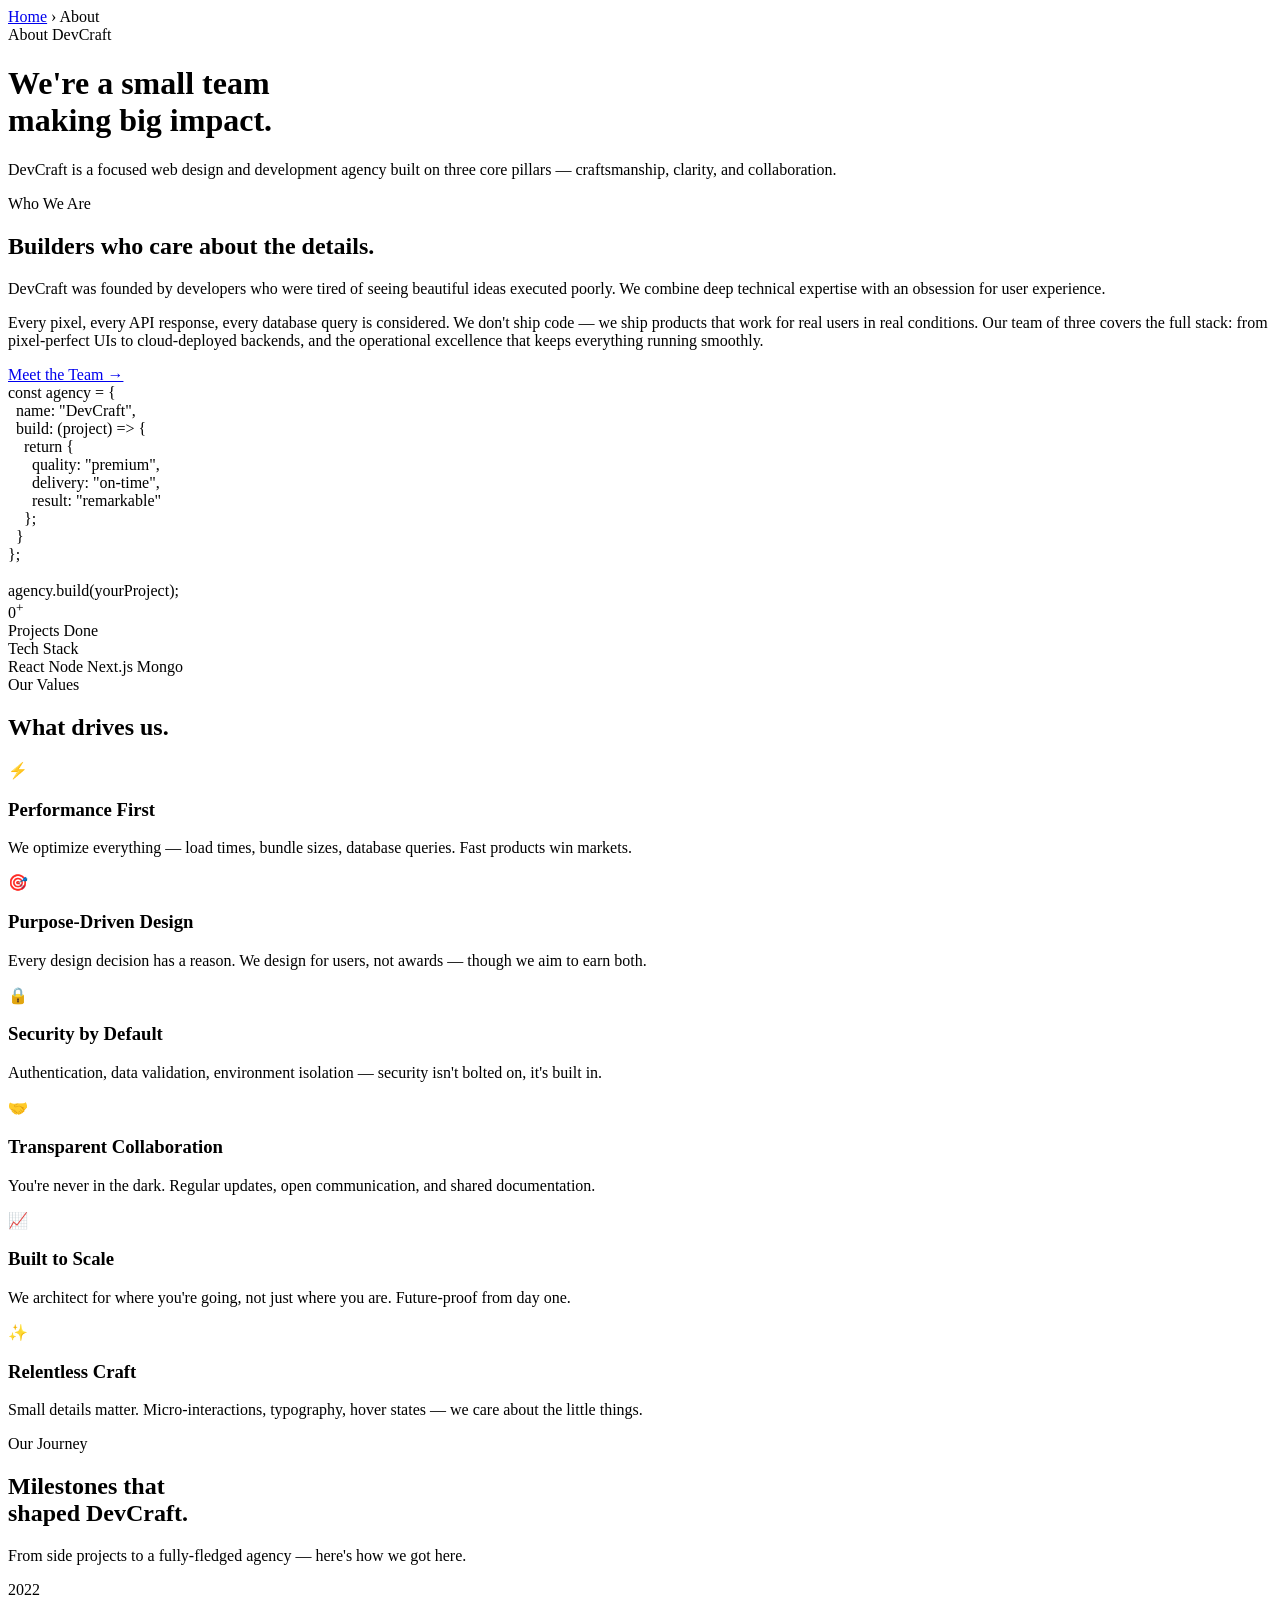
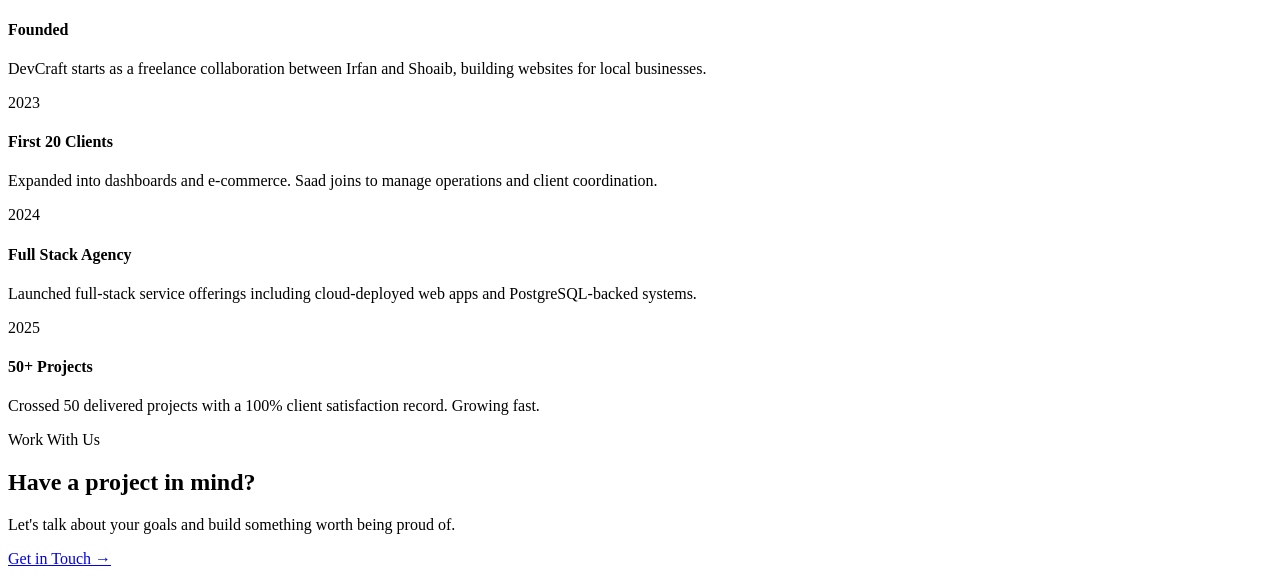
==== about.html @ 5a152247 "Add files via upload" ====
<!DOCTYPE html>
<html lang="en">

<head>
  <meta charset="UTF-8" />
  <meta name="viewport" content="width=device-width, initial-scale=1.0" />
  <title>About — DevCraft Agency</title>
  <meta name="description"
    content="Learn about DevCraft — a focused web design and development agency built on craftsmanship, clarity, and collaboration." />
  <link rel="stylesheet" href="../css/base.css" />
  <link rel="stylesheet" href="../css/animations.css" />
  <link rel="stylesheet" href="../css/components.css" />
  <link rel="stylesheet" href="../css/nav.css" />
  <link rel="stylesheet" href="../css/pages.css" />
  <link rel="stylesheet" href="../css/footer.css" />
</head>

<body>
  <div id="nav-placeholder"></div>
  <main class="page-wrap">

    <!-- Page Hero -->
    <div class="page-hero">
      <div class="container">
        <div class="breadcrumb">
          <a href="index.html">Home</a>
          <span class="breadcrumb-sep">›</span>
          About
        </div>
        <div class="mono-label">About DevCraft</div>
        <h1 class="display-2 anim-fade-up">We're a small team<br>making <span class="accent">big impact.</span></h1>
        <p class="lead lead-hero anim-fade-up delay-1">
          DevCraft is a focused web design and development agency built on three core pillars — craftsmanship, clarity,
          and collaboration.
        </p>
      </div>
    </div>

    <!-- Who We Are -->
    <section class="section">
      <div class="container">
        <div class="about-grid">
          <div class="reveal">
            <div class="mono-label">Who We Are</div>
            <h2 class="display-3">Builders who care about the details.</h2>
            <p class="lead">DevCraft was founded by developers who were tired of seeing beautiful ideas executed poorly.
              We combine deep technical expertise with an obsession for user experience.</p>
            <p class="body-text">Every pixel, every API response, every database query is considered. We don't ship code
              — we ship products that work for real users in real conditions. Our team of three covers the full stack:
              from pixel-perfect UIs to cloud-deployed backends, and the operational excellence that keeps everything
              running smoothly.</p>
            <a href="team.html" class="btn btn-outline">Meet the Team →</a>
          </div>
          <div class="about-visual reveal delay-2">
            <div class="about-card-float card-main">
              <div class="about-code">
                <span class="kw">const</span> agency = {<br>
                &nbsp;&nbsp;name: <span class="str">"DevCraft"</span>,<br>
                &nbsp;&nbsp;<span class="fn">build</span>: (project) => {<br>
                &nbsp;&nbsp;&nbsp;&nbsp;<span class="kw">return</span> {<br>
                &nbsp;&nbsp;&nbsp;&nbsp;&nbsp;&nbsp;quality: <span class="str">"premium"</span>,<br>
                &nbsp;&nbsp;&nbsp;&nbsp;&nbsp;&nbsp;delivery: <span class="str">"on-time"</span>,<br>
                &nbsp;&nbsp;&nbsp;&nbsp;&nbsp;&nbsp;result: <span class="str">"remarkable"</span><br>
                &nbsp;&nbsp;&nbsp;&nbsp;};<br>
                &nbsp;&nbsp;}<br>
                };<br><br>
                <span class="fn">agency</span>.build(yourProject);
              </div>
            </div>
            <div class="about-card-float card-stat">
              <div class="stat-number stat-number-lg"><span class="counter" data-target="50">0</span><sup
                  class="stat-sup">+</sup></div>
              <div class="stat-label">Projects Done</div>
            </div>
            <div class="about-card-float card-tech">
              <div class="mono-label">Tech Stack</div>
              <div class="tag-list">
                <span class="tag">React</span>
                <span class="tag">Node</span>
                <span class="tag">Next.js</span>
                <span class="tag">Mongo</span>
              </div>
            </div>
          </div>
        </div>
      </div>
    </section>

    <div class="divider"></div>

    <!-- Values -->
    <section class="section">
      <div class="container">
        <div class="section-header centered reveal">
          <div class="mono-label">Our Values</div>
          <h2 class="display-2">What drives us.</h2>
        </div>
        <div class="values-grid">
          <div class="value-card reveal delay-1">
            <div class="value-icon">⚡</div>
            <h3>Performance First</h3>
            <p>We optimize everything — load times, bundle sizes, database queries. Fast products win markets.</p>
          </div>
          <div class="value-card reveal delay-2">
            <div class="value-icon">🎯</div>
            <h3>Purpose-Driven Design</h3>
            <p>Every design decision has a reason. We design for users, not awards — though we aim to earn both.</p>
          </div>
          <div class="value-card reveal delay-3">
            <div class="value-icon">🔒</div>
            <h3>Security by Default</h3>
            <p>Authentication, data validation, environment isolation — security isn't bolted on, it's built in.</p>
          </div>
          <div class="value-card reveal delay-1">
            <div class="value-icon">🤝</div>
            <h3>Transparent Collaboration</h3>
            <p>You're never in the dark. Regular updates, open communication, and shared documentation.</p>
          </div>
          <div class="value-card reveal delay-2">
            <div class="value-icon">📈</div>
            <h3>Built to Scale</h3>
            <p>We architect for where you're going, not just where you are. Future-proof from day one.</p>
          </div>
          <div class="value-card reveal delay-3">
            <div class="value-icon">✨</div>
            <h3>Relentless Craft</h3>
            <p>Small details matter. Micro-interactions, typography, hover states — we care about the little things.</p>
          </div>
        </div>
      </div>
    </section>

    <div class="divider"></div>

    <!-- Timeline -->
    <section class="section">
      <div class="container">
        <div class="grid-2">
          <div class="reveal">
            <div class="mono-label">Our Journey</div>
            <h2 class="display-3">Milestones that<br>shaped DevCraft.</h2>
            <p class="lead">From side projects to a fully-fledged agency — here's how we got here.</p>
          </div>
          <div class="timeline reveal delay-2">
            <div class="timeline-item">
              <div class="timeline-year">2022</div>
              <div class="timeline-line"></div>
              <div class="timeline-content">
                <h4>Founded</h4>
                <p>DevCraft starts as a freelance collaboration between Irfan and Shoaib, building websites for local
                  businesses.</p>
              </div>
            </div>
            <div class="timeline-item">
              <div class="timeline-year">2023</div>
              <div class="timeline-line"></div>
              <div class="timeline-content">
                <h4>First 20 Clients</h4>
                <p>Expanded into dashboards and e-commerce. Saad joins to manage operations and client coordination.</p>
              </div>
            </div>
            <div class="timeline-item">
              <div class="timeline-year">2024</div>
              <div class="timeline-line"></div>
              <div class="timeline-content">
                <h4>Full Stack Agency</h4>
                <p>Launched full-stack service offerings including cloud-deployed web apps and PostgreSQL-backed
                  systems.</p>
              </div>
            </div>
            <div class="timeline-item">
              <div class="timeline-year">2025</div>
              <div class="timeline-line"></div>
              <div class="timeline-content">
                <h4>50+ Projects</h4>
                <p>Crossed 50 delivered projects with a 100% client satisfaction record. Growing fast.</p>
              </div>
            </div>
          </div>
        </div>
      </div>
    </section>

    <!-- CTA -->
    <section class="section section-no-top">
      <div class="container">
        <div class="card card-centered reveal">
          <div class="mono-label">Work With Us</div>
          <h2 class="display-3">Have a project in mind?</h2>
          <p class="lead lead-cta">Let's talk about your goals and build something worth being proud of.</p>
          <a href="contact.html" class="btn btn-primary">Get in Touch →</a>
        </div>
      </div>
    </section>

  </main>
  <div id="footer-placeholder"></div>
  <script src="../js/components.js"></script>
  <script src="../js/nav.js"></script>
</body>

</html>
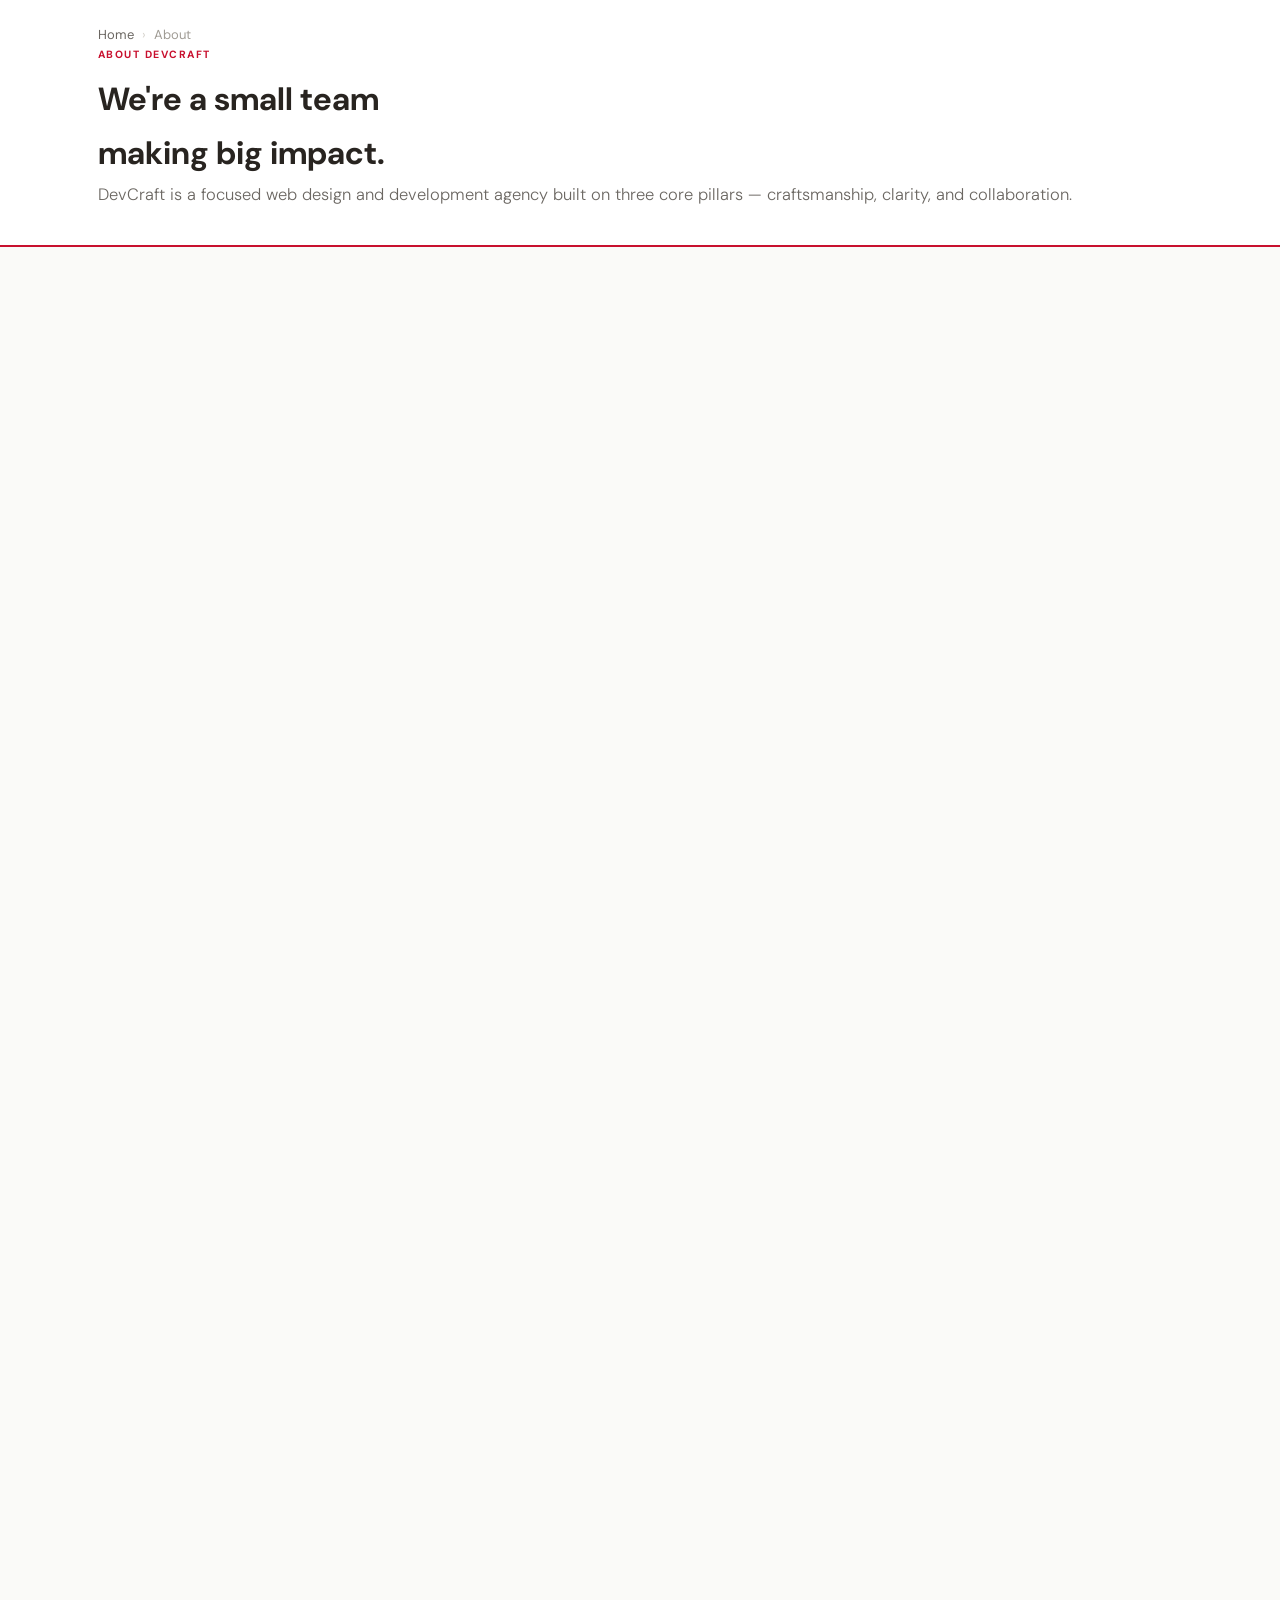
==== commit 58038e1d: "Update stylesheet links in about.html" ====
--- a/about.html
+++ b/about.html
@@ -7,12 +7,13 @@
   <title>About — DevCraft Agency</title>
   <meta name="description"
     content="Learn about DevCraft — a focused web design and development agency built on craftsmanship, clarity, and collaboration." />
-  <link rel="stylesheet" href="../css/base.css" />
-  <link rel="stylesheet" href="../css/animations.css" />
-  <link rel="stylesheet" href="../css/components.css" />
-  <link rel="stylesheet" href="../css/nav.css" />
-  <link rel="stylesheet" href="../css/pages.css" />
-  <link rel="stylesheet" href="../css/footer.css" />
+   <link rel="stylesheet" href="base.css" />
+  <link rel="stylesheet" href="animations.css" />
+  <link rel="stylesheet" href="components.css" />
+  <link rel="stylesheet" href="nav.css" />
+  <link rel="stylesheet" href="pages.css" />
+  <link rel="stylesheet" href="footer.css" />
+  <link rel="stylesheet" href="style.css"/>
 </head>
 
 <body>
@@ -199,4 +200,4 @@
   <script src="../js/nav.js"></script>
 </body>
 
-</html>+</html>
--- a/nav.css
+++ b/nav.css
@@ -0,0 +1,159 @@
+/* ============================================================
+   DEVCRAFT AGENCY — NAVIGATION
+   Top Nav · Mobile Menu · Logo · Active States
+   ============================================================ */
+
+.nav {
+  position: fixed;
+  top: 0; left: 0; right: 0;
+  z-index: 100;
+  display: flex;
+  align-items: center;
+  justify-content: space-between;
+  padding: 0 40px;
+  height: 68px;
+  background: rgba(255,255,255,0.85);
+  backdrop-filter: blur(16px);
+  -webkit-backdrop-filter: blur(16px);
+  border-bottom: 1px solid transparent;
+  transition: border-color 0.3s, background 0.3s, box-shadow 0.3s;
+}
+.nav.scrolled {
+  border-bottom-color: var(--border);
+  background: rgba(255,255,255,0.95);
+  box-shadow: 0 2px 20px rgba(0,0,0,0.06);
+}
+
+/* ── Logo ── */
+.nav-logo {
+  display: flex;
+  align-items: center;
+  gap: 10px;
+  font-family: var(--font-display);
+  font-size: 1.1rem;
+  font-weight: 800;
+  color: var(--text);
+  letter-spacing: -0.02em;
+  transition: opacity 0.2s;
+}
+.nav-logo:hover { opacity: 0.8; }
+.nav-logo span  { color: var(--red); }
+.nav-logo-dot {
+  width: 8px; height: 8px;
+  border-radius: 50%;
+  background: var(--red);
+  animation: pulseDot 2s ease-in-out infinite;
+}
+
+/* ── Desktop Links ── */
+.nav-links {
+  display: flex;
+  align-items: center;
+  gap: 4px;
+}
+.nav-link {
+  font-family: var(--font-display);
+  font-size: 0.88rem;
+  font-weight: 600;
+  color: var(--text2);
+  padding: 8px 14px;
+  border-radius: 6px;
+  transition: color 0.2s, background 0.2s;
+  position: relative;
+}
+.nav-link::after {
+  content: '';
+  position: absolute;
+  bottom: 4px; left: 14px; right: 14px;
+  height: 2px;
+  background: var(--red);
+  border-radius: 2px;
+  transform: scaleX(0);
+  transition: transform 0.25s var(--ease-out-expo);
+}
+.nav-link:hover          { color: var(--red); background: var(--red-soft); }
+.nav-link.active         { color: var(--red); }
+.nav-link.active::after  { transform: scaleX(1); }
+
+/* ── CTA Button ── */
+.nav-cta {
+  font-family: var(--font-display);
+  font-size: 0.82rem;
+  font-weight: 700;
+  color: #fff;
+  background: var(--red);
+  padding: 10px 22px;
+  border-radius: 7px;
+  transition: background 0.2s, transform 0.2s, box-shadow 0.2s;
+  box-shadow: 0 2px 10px rgba(220,38,38,0.20);
+}
+.nav-cta:hover {
+  background: #b91c1c;
+  transform: translateY(-1px);
+  box-shadow: 0 4px 18px rgba(220,38,38,0.30);
+}
+
+/* ── Hamburger ── */
+.nav-hamburger {
+  display: none;
+  flex-direction: column;
+  gap: 5px;
+  background: none;
+  border: none;
+  cursor: pointer;
+  padding: 8px;
+  border-radius: 6px;
+  transition: background 0.2s;
+}
+.nav-hamburger:hover { background: var(--bg2); }
+.nav-hamburger span {
+  display: block;
+  width: 22px; height: 2px;
+  background: var(--text);
+  border-radius: 2px;
+  transition: transform 0.3s, opacity 0.3s;
+}
+.nav-hamburger.open span:nth-child(1) { transform: translateY(7px) rotate(45deg); }
+.nav-hamburger.open span:nth-child(2) { opacity: 0; }
+.nav-hamburger.open span:nth-child(3) { transform: translateY(-7px) rotate(-45deg); }
+
+/* ── Mobile Menu ── */
+.nav-mobile {
+  position: fixed;
+  top: 68px; left: 0; right: 0;
+  z-index: 99;
+  background: rgba(255,255,255,0.97);
+  backdrop-filter: blur(16px);
+  border-bottom: 1px solid var(--border);
+  padding: 20px 24px 28px;
+  display: flex;
+  flex-direction: column;
+  gap: 4px;
+  transform: translateY(-8px);
+  opacity: 0;
+  pointer-events: none;
+  transition: opacity 0.25s, transform 0.25s;
+}
+.nav-mobile.open {
+  opacity: 1;
+  transform: translateY(0);
+  pointer-events: auto;
+}
+.nav-mobile .nav-link {
+  padding: 12px 16px;
+  border-radius: 8px;
+  font-size: 1rem;
+}
+.nav-mobile .nav-cta {
+  margin-top: 8px;
+  text-align: center;
+  padding: 14px;
+  border-radius: 8px;
+}
+
+@media (max-width: 900px) {
+  .nav-links      { display: none; }
+  .nav > .nav-cta { display: none; }
+  .nav-hamburger  { display: flex; }
+  .nav            { padding: 0 20px; }
+}
--- a/pages.css
+++ b/pages.css
@@ -0,0 +1,618 @@
+/* ============================================================
+   DEVCRAFT AGENCY — PAGES
+   About · Services · Team · Service Detail · Profile
+   ============================================================ */
+
+/* ══ ABOUT PAGE ══ */
+.about-grid {
+  display: grid;
+  grid-template-columns: 1fr 1fr;
+  gap: 80px;
+  align-items: center;
+}
+.about-visual { position: relative; height: 540px; }
+.about-card-float {
+  position: absolute;
+  background: var(--surface);
+  border: 1px solid var(--border);
+  border-radius: var(--r-lg);
+  padding: 28px;
+}
+.about-card-float.card-main  { inset: 0 60px 60px 0; background: var(--bg2); }
+.about-card-float.card-stat  { bottom: 0; left: 0; padding: 24px 28px; width: 200px; }
+.about-card-float.card-tech  { top: 20px; right: 0; padding: 20px 24px; width: 180px; }
+.about-code {
+  font-family: var(--font-mono);
+  font-size: 0.75rem;
+  color: var(--text2);
+  line-height: 1.8;
+  padding: 20px;
+}
+.about-code .kw  { color: var(--violet); }
+.about-code .str { color: var(--red); }
+.about-code .fn  { color: var(--cyan); }
+.body-text {
+  color: var(--text2);
+  line-height: 1.75;
+  margin-bottom: 32px;
+  font-size: 0.95rem;
+}
+
+.values-grid {
+  display: grid;
+  grid-template-columns: repeat(3, 1fr);
+  gap: 24px;
+}
+.value-card {
+  background: var(--surface);
+  border: 1px solid var(--border);
+  border-radius: var(--r-lg);
+  padding: 36px 28px;
+  transition: border-color 0.3s, transform 0.3s;
+}
+.value-card:hover { border-color: var(--border2); transform: translateY(-4px); }
+.value-icon  { font-size: 2rem; margin-bottom: 20px; }
+.value-card h3 {
+  font-family: var(--font-display);
+  font-weight: 700;
+  font-size: 1.05rem;
+  color: var(--text);
+  margin-bottom: 10px;
+}
+.value-card p { font-size: 0.88rem; color: var(--text2); line-height: 1.65; }
+
+.timeline { display: flex; flex-direction: column; }
+.timeline-item {
+  display: grid;
+  grid-template-columns: 80px 1px 1fr;
+  gap: 0 32px;
+  padding-bottom: 48px;
+}
+.timeline-item:last-child { padding-bottom: 0; }
+.timeline-year {
+  font-family: var(--font-mono);
+  font-size: 0.72rem;
+  letter-spacing: 0.1em;
+  color: var(--red);
+  padding-top: 4px;
+}
+.timeline-line { background: var(--border); position: relative; }
+.timeline-line::before {
+  content: '';
+  position: absolute;
+  top: 6px; left: 50%;
+  transform: translateX(-50%);
+  width: 10px; height: 10px;
+  background: var(--red);
+  border-radius: 50%;
+}
+.timeline-content h4 {
+  font-family: var(--font-display);
+  font-weight: 700;
+  font-size: 1rem;
+  color: var(--text);
+  margin-bottom: 8px;
+}
+.timeline-content p { font-size: 0.87rem; color: var(--text2); line-height: 1.65; }
+
+/* ══ SERVICES LIST PAGE ══ */
+.services-list { display: flex; flex-direction: column; gap: 2px; }
+.service-row {
+  display: grid;
+  grid-template-columns: 80px 1fr auto auto;
+  align-items: center;
+  gap: 40px;
+  padding: 36px 0;
+  border-bottom: 1px solid var(--border);
+  cursor: pointer;
+  text-decoration: none;
+  color: inherit;
+  transition: padding-left 0.3s var(--ease-out-expo);
+  position: relative;
+}
+.service-row::before {
+  content: '';
+  position: absolute;
+  left: -40px; top: 0; bottom: 0;
+  width: 3px;
+  background: var(--red);
+  transform: scaleY(0);
+  transition: transform 0.3s var(--ease-out-expo);
+}
+.service-row:hover             { padding-left: 16px; }
+.service-row:hover::before     { transform: scaleY(1); }
+.service-row:first-child       { border-top: 1px solid var(--border); }
+.service-num {
+  font-family: var(--font-mono);
+  font-size: 0.72rem;
+  letter-spacing: 0.1em;
+  color: var(--text3);
+}
+.service-info h3 {
+  font-family: var(--font-display);
+  font-weight: 700;
+  font-size: clamp(1.1rem, 2.5vw, 1.7rem);
+  color: var(--text);
+  letter-spacing: -0.02em;
+  margin-bottom: 6px;
+  transition: color 0.2s;
+}
+.service-row:hover .service-info h3 { color: var(--red); }
+.service-info p { font-size: 0.87rem; color: var(--text2); }
+.service-tags   { display: flex; gap: 8px; flex-wrap: wrap; justify-content: flex-end; }
+.service-arrow {
+  font-family: var(--font-mono);
+  font-size: 1.3rem;
+  color: var(--text3);
+  transition: color 0.3s, transform 0.3s;
+  margin-left: 12px;
+}
+.service-row:hover .service-arrow { color: var(--red); transform: translateX(8px); }
+
+.why-grid { display: grid; grid-template-columns: repeat(3, 1fr); gap: 28px; }
+.why-item {
+  padding: 32px;
+  background: var(--surface);
+  border: 1px solid var(--border);
+  border-radius: var(--r-lg);
+  transition: border-color 0.3s, transform 0.3s;
+}
+.why-item:hover { border-color: var(--border2); transform: translateY(-4px); }
+.why-item .num {
+  font-family: var(--font-display);
+  font-size: 2.8rem;
+  font-weight: 800;
+  color: var(--border);
+  line-height: 1;
+  margin-bottom: 16px;
+  letter-spacing: -0.05em;
+}
+.why-item h4 {
+  font-family: var(--font-display);
+  font-weight: 700;
+  font-size: 1rem;
+  color: var(--text);
+  margin-bottom: 10px;
+}
+.why-item p { font-size: 0.87rem; color: var(--text2); line-height: 1.65; }
+
+/* ══ TEAM PAGE ══ */
+.team-grid {
+  display: grid;
+  grid-template-columns: repeat(3, 1fr);
+  gap: 32px;
+}
+.team-full-card {
+  background: var(--surface);
+  border: 1px solid var(--border);
+  border-radius: var(--r-xl);
+  overflow: hidden;
+  transition: border-color 0.3s, transform 0.35s, box-shadow 0.3s;
+  text-decoration: none;
+  display: block;
+  color: inherit;
+}
+.team-full-card:hover {
+  border-color: rgba(220,38,38,0.25);
+  transform: translateY(-8px);
+  box-shadow: 0 16px 48px rgba(220,38,38,0.08);
+}
+.team-card-top {
+  padding: 48px 40px 36px;
+  position: relative;
+  overflow: hidden;
+}
+.team-card-top::before {
+  content: '';
+  position: absolute;
+  top: -80px; right: -80px;
+  width: 240px; height: 240px;
+  border-radius: 50%;
+  opacity: 0.07;
+}
+.team-card-top.irfan::before  { background: var(--red); }
+.team-card-top.shoaib::before { background: var(--violet); }
+.team-card-top.saad::before   { background: #E05252; }
+
+.member-avatar-lg {
+  width: 88px; height: 88px;
+  border-radius: 50%;
+  display: flex;
+  align-items: center;
+  justify-content: center;
+  font-family: var(--font-display);
+  font-size: 1.8rem;
+  font-weight: 800;
+  color: #fff;
+  margin-bottom: 24px;
+  position: relative;
+  z-index: 1;
+}
+.member-avatar-lg.irfan  { background: linear-gradient(135deg, var(--red), #f87171); }
+.member-avatar-lg.shoaib { background: linear-gradient(135deg, var(--violet), var(--cyan)); }
+.member-avatar-lg.saad   { background: linear-gradient(135deg, #E05252, #F59E0B); }
+
+.member-name {
+  font-family: var(--font-display);
+  font-weight: 800;
+  font-size: 1.35rem;
+  color: var(--text);
+  letter-spacing: -0.02em;
+  margin-bottom: 6px;
+  position: relative;
+  z-index: 1;
+}
+.member-role-pills {
+  display: flex;
+  flex-wrap: wrap;
+  gap: 6px;
+  margin-bottom: 20px;
+  position: relative;
+  z-index: 1;
+}
+.member-desc {
+  font-size: 0.88rem;
+  color: var(--text2);
+  line-height: 1.65;
+  position: relative;
+  z-index: 1;
+}
+.team-card-bottom {
+  padding: 28px 40px 36px;
+  border-top: 1px solid var(--border);
+}
+.skills-preview { display: flex; flex-wrap: wrap; gap: 8px; margin-bottom: 24px; }
+.view-profile-link {
+  display: flex;
+  align-items: center;
+  gap: 8px;
+  font-family: var(--font-mono);
+  font-size: 0.70rem;
+  letter-spacing: 0.08em;
+  text-transform: uppercase;
+  color: var(--red);
+  transition: gap 0.2s;
+}
+.team-full-card:hover .view-profile-link { gap: 14px; }
+
+.culture-grid { display: grid; grid-template-columns: repeat(2, 1fr); gap: 24px; }
+.culture-item {
+  display: flex;
+  align-items: flex-start;
+  gap: 20px;
+  padding: 28px;
+  background: var(--surface);
+  border: 1px solid var(--border);
+  border-radius: var(--r-lg);
+  transition: border-color 0.3s;
+}
+.culture-item:hover { border-color: var(--border2); }
+.culture-icon { font-size: 1.6rem; flex-shrink: 0; }
+.culture-item h4 {
+  font-family: var(--font-display);
+  font-weight: 700;
+  font-size: 0.95rem;
+  color: var(--text);
+  margin-bottom: 6px;
+}
+.culture-item p { font-size: 0.85rem; color: var(--text2); line-height: 1.6; }
+
+/* ══ SERVICE DETAIL PAGE ══ */
+.svc-hero-grid { display: grid; grid-template-columns: 1.1fr 1fr; gap: 80px; align-items: center; }
+.mt-hero { margin-top: 40px; }
+.svc-features { display: grid; grid-template-columns: repeat(2, 1fr); gap: 20px; margin-top: 32px; }
+.svc-feature {
+  display: flex;
+  align-items: flex-start;
+  gap: 14px;
+  padding: 20px;
+  background: var(--surface);
+  border: 1px solid var(--border);
+  border-radius: var(--r-md);
+  transition: border-color 0.3s;
+}
+.svc-feature:hover { border-color: var(--border2); }
+.svc-feature-icon { color: var(--red); font-size: 1.1rem; margin-top: 2px; flex-shrink: 0; }
+.svc-feature-text h5 {
+  font-family: var(--font-display);
+  font-weight: 700;
+  font-size: 0.95rem;
+  color: var(--text);
+  margin-bottom: 4px;
+}
+.svc-feature-text p { font-size: 0.82rem; color: var(--text2); line-height: 1.5; }
+
+.svc-tech-visual {
+  background: var(--surface);
+  border: 1px solid var(--border);
+  border-radius: var(--r-xl);
+  padding: 48px;
+  display: flex;
+  flex-direction: column;
+  gap: 20px;
+}
+.svc-tech-row { display: flex; flex-wrap: wrap; gap: 12px; }
+.svc-tech-divider {
+  margin-top: 20px;
+  padding-top: 20px;
+  border-top: 1px solid var(--border);
+}
+.svc-tagline {
+  font-family: var(--font-display);
+  font-weight: 700;
+  color: var(--text);
+  font-size: 1.2rem;
+  margin-top: 8px;
+  letter-spacing: -0.02em;
+}
+
+.process-grid { display: grid; grid-template-columns: repeat(2, 1fr); gap: 24px; }
+.process-item {
+  padding: 32px;
+  background: var(--surface);
+  border: 1px solid var(--border);
+  border-radius: var(--r-lg);
+  position: relative;
+  transition: border-color 0.3s, transform 0.3s;
+}
+.process-item:hover { border-color: var(--border2); transform: translateY(-3px); }
+.process-item-num {
+  font-family: var(--font-mono);
+  font-size: 0.68rem;
+  letter-spacing: 0.1em;
+  color: var(--red);
+  margin-bottom: 16px;
+}
+.process-item h4 {
+  font-family: var(--font-display);
+  font-weight: 700;
+  font-size: 1rem;
+  color: var(--text);
+  margin-bottom: 10px;
+}
+.process-item p { font-size: 0.85rem; color: var(--text2); line-height: 1.65; }
+
+.related-services { display: grid; grid-template-columns: repeat(3, 1fr); gap: 20px; }
+.related-card {
+  background: var(--surface);
+  border: 1px solid var(--border);
+  border-radius: var(--r-lg);
+  padding: 28px;
+  transition: border-color 0.3s, transform 0.3s;
+  text-decoration: none;
+  color: inherit;
+  display: block;
+}
+.related-card:hover { border-color: var(--border2); transform: translateY(-4px); }
+.related-card-icon { font-size: 1.5rem; margin-bottom: 16px; }
+.related-card h4 {
+  font-family: var(--font-display);
+  font-weight: 700;
+  font-size: 1rem;
+  color: var(--text);
+  margin-bottom: 8px;
+}
+.related-card p { font-size: 0.83rem; color: var(--text2); line-height: 1.55; }
+
+/* ══ PROFILE PAGE ══ */
+.profile-hero {
+  display: grid;
+  grid-template-columns: 1fr 1.4fr;
+  gap: 80px;
+  align-items: start;
+}
+.profile-sticky { position: sticky; top: 100px; }
+.profile-card {
+  background: var(--surface);
+  border: 1px solid var(--border);
+  border-radius: var(--r-xl);
+  overflow: hidden;
+}
+.profile-card-top {
+  background: linear-gradient(135deg, rgba(220,38,38,0.06), rgba(3,105,161,0.03));
+  padding: 48px 40px;
+  border-bottom: 1px solid var(--border);
+  text-align: center;
+}
+.profile-avatar {
+  width: 100px; height: 100px;
+  border-radius: 50%;
+  background: linear-gradient(135deg, var(--red), #f87171);
+  display: flex;
+  align-items: center;
+  justify-content: center;
+  font-family: var(--font-display);
+  font-size: 2rem;
+  font-weight: 800;
+  color: #fff;
+  margin: 0 auto 20px;
+  border: 3px solid rgba(220,38,38,0.25);
+  animation: borderPulse 3s ease-in-out infinite;
+}
+.profile-name {
+  font-family: var(--font-display);
+  font-weight: 800;
+  font-size: 1.5rem;
+  color: var(--text);
+  letter-spacing: -0.03em;
+  margin-bottom: 10px;
+}
+.profile-roles {
+  display: flex;
+  flex-wrap: wrap;
+  justify-content: center;
+  gap: 8px;
+  margin-bottom: 16px;
+}
+.profile-availability {
+  font-size: 0.80rem;
+  color: var(--text3);
+  font-family: var(--font-mono);
+  letter-spacing: 0.06em;
+}
+.profile-card-body { padding: 28px 40px 36px; }
+.profile-meta-item {
+  display: flex;
+  align-items: center;
+  gap: 12px;
+  padding: 12px 0;
+  border-bottom: 1px solid var(--border);
+  font-size: 0.87rem;
+  color: var(--text2);
+}
+.profile-meta-item:last-of-type { border-bottom: none; }
+.profile-meta-icon { font-size: 1rem; flex-shrink: 0; }
+.profile-meta-label {
+  font-family: var(--font-mono);
+  font-size: 0.62rem;
+  letter-spacing: 0.1em;
+  text-transform: uppercase;
+  color: var(--text3);
+  display: block;
+  margin-bottom: 2px;
+}
+.social-links { display: flex; gap: 12px; margin-top: 24px; }
+.social-link {
+  flex: 1;
+  display: flex;
+  align-items: center;
+  justify-content: center;
+  gap: 8px;
+  padding: 12px;
+  background: var(--bg2);
+  border: 1px solid var(--border);
+  border-radius: var(--r-sm);
+  font-family: var(--font-mono);
+  font-size: 0.68rem;
+  letter-spacing: 0.08em;
+  text-transform: uppercase;
+  color: var(--text2);
+  transition: all 0.2s;
+}
+.social-link:hover { border-color: var(--red); color: var(--red); background: var(--red-soft); }
+.profile-btn-wrap { margin-top: 20px; }
+
+.profile-section       { margin-bottom: 64px; }
+.profile-section:last-child { margin-bottom: 0; }
+.profile-section-label {
+  font-family: var(--font-mono);
+  font-size: 0.68rem;
+  letter-spacing: 0.14em;
+  text-transform: uppercase;
+  color: var(--text3);
+  margin-bottom: 24px;
+  display: flex;
+  align-items: center;
+  gap: 12px;
+}
+.profile-section-label::after {
+  content: '';
+  flex: 1;
+  height: 1px;
+  background: var(--border);
+}
+.profile-bio { color: var(--text2); line-height: 1.75; font-size: 0.93rem; }
+
+.projects-grid { display: grid; grid-template-columns: 1fr 1fr; gap: 16px; }
+.project-card {
+  background: var(--bg2);
+  border: 1px solid var(--border);
+  border-radius: var(--r-md);
+  padding: 24px;
+  transition: border-color 0.2s, transform 0.2s;
+}
+.project-card:hover { border-color: var(--border2); transform: translateY(-2px); }
+.project-card-header {
+  display: flex;
+  align-items: flex-start;
+  justify-content: space-between;
+  margin-bottom: 10px;
+}
+.project-name {
+  font-family: var(--font-display);
+  font-weight: 700;
+  font-size: 0.95rem;
+  color: var(--text);
+}
+.project-type {
+  font-family: var(--font-mono);
+  font-size: 0.60rem;
+  letter-spacing: 0.08em;
+  text-transform: uppercase;
+  color: var(--red);
+  background: var(--red-soft);
+  border: 1px solid rgba(220,38,38,0.18);
+  padding: 3px 8px;
+  border-radius: 4px;
+}
+.project-desc { font-size: 0.83rem; color: var(--text2); line-height: 1.6; margin-bottom: 14px; }
+.project-tech { display: flex; flex-wrap: wrap; gap: 6px; }
+
+.exp-list { display: flex; flex-direction: column; gap: 24px; }
+.exp-item {
+  display: grid;
+  grid-template-columns: 120px 1fr;
+  gap: 24px;
+  padding: 24px;
+  background: var(--bg2);
+  border: 1px solid var(--border);
+  border-radius: var(--r-md);
+}
+.exp-period {
+  font-family: var(--font-mono);
+  font-size: 0.68rem;
+  letter-spacing: 0.08em;
+  color: var(--text3);
+  line-height: 1.5;
+  padding-top: 3px;
+}
+.exp-content h4 {
+  font-family: var(--font-display);
+  font-weight: 700;
+  font-size: 0.95rem;
+  color: var(--text);
+  margin-bottom: 4px;
+}
+.exp-content .company { font-size: 0.82rem; color: var(--red); margin-bottom: 8px; }
+.exp-content p  { font-size: 0.83rem; color: var(--text2); line-height: 1.6; }
+
+.tech-row { display: flex; flex-wrap: wrap; gap: 12px; }
+.tech-badge {
+  display: flex;
+  align-items: center;
+  gap: 8px;
+  font-family: var(--font-mono);
+  font-size: 0.72rem;
+  color: var(--text2);
+  background: var(--bg2);
+  border: 1px solid var(--border);
+  padding: 10px 16px;
+  border-radius: var(--r-sm);
+  transition: all 0.2s;
+}
+.tech-badge:hover { border-color: var(--red); color: var(--red); background: var(--red-soft); }
+
+.section-pt-reduced { padding-top: 40px; }
+
+/* Responsive */
+@media (max-width: 1024px) {
+  .svc-hero-grid   { grid-template-columns: 1fr; gap: 48px; }
+  .team-grid       { grid-template-columns: 1fr; max-width: 560px; margin: 0 auto; }
+  .profile-hero    { grid-template-columns: 1fr; gap: 48px; }
+  .profile-sticky  { position: static; }
+  .related-services { grid-template-columns: 1fr 1fr; }
+}
+@media (max-width: 768px) {
+  .about-grid      { grid-template-columns: 1fr; }
+  .about-visual    { height: 320px; }
+  .values-grid     { grid-template-columns: 1fr; }
+  .service-row     { grid-template-columns: 40px 1fr; gap: 20px; }
+  .service-tags, .service-arrow { display: none; }
+  .why-grid        { grid-template-columns: 1fr; }
+  .culture-grid    { grid-template-columns: 1fr; }
+  .svc-features    { grid-template-columns: 1fr; }
+  .process-grid    { grid-template-columns: 1fr; }
+  .related-services { grid-template-columns: 1fr; }
+  .projects-grid   { grid-template-columns: 1fr; }
+  .exp-item        { grid-template-columns: 1fr; gap: 8px; }
+}
--- a/footer.css
+++ b/footer.css
@@ -0,0 +1,60 @@
+/* ============================================================
+   DEVCRAFT AGENCY — FOOTER
+   ============================================================ */
+
+.footer {
+  background: var(--bg2);
+  border-top: 1px solid var(--border);
+  padding: 80px 0 0;
+}
+.footer-grid {
+  display: grid;
+  grid-template-columns: 2fr 1fr 1fr 1fr;
+  gap: 60px;
+  margin-bottom: 60px;
+}
+.footer-brand-logo { margin-bottom: 16px; }
+.footer-brand p {
+  font-size: 0.88rem;
+  color: var(--text2);
+  line-height: 1.7;
+  max-width: 280px;
+  margin-top: 12px;
+}
+.footer-col h4 {
+  font-family: var(--font-display);
+  font-weight: 700;
+  font-size: 0.88rem;
+  color: var(--text);
+  margin-bottom: 18px;
+  letter-spacing: -0.01em;
+}
+.footer-col ul { display: flex; flex-direction: column; gap: 10px; }
+.footer-col ul li a {
+  font-size: 0.86rem;
+  color: var(--text2);
+  transition: color 0.2s;
+}
+.footer-col ul li a:hover { color: var(--red); }
+
+.footer-bottom {
+  border-top: 1px solid var(--border);
+  padding: 24px 0;
+  display: flex;
+  align-items: center;
+  justify-content: space-between;
+  font-family: var(--font-mono);
+  font-size: 0.70rem;
+  letter-spacing: 0.06em;
+  color: var(--text3);
+}
+.footer-bottom span { color: var(--red); }
+
+@media (max-width: 1024px) {
+  .footer-grid { grid-template-columns: 1fr 1fr; gap: 40px; }
+}
+@media (max-width: 768px) {
+  .footer-grid { grid-template-columns: 1fr; gap: 32px; }
+  .footer-bottom { flex-direction: column; gap: 8px; text-align: center; }
+  .footer { padding: 48px 0 0; }
+}
--- a/style.css
+++ b/style.css
@@ -0,0 +1,631 @@
+/* ============================================================
+   irfan-style.css  |  White & Red Theme + Animations
+   Place this file in the same folder as ifran.html
+   ============================================================ */
+
+@import url('https://fonts.googleapis.com/css2?family=Cormorant+Garamond:wght@600;700&family=DM+Sans:wght@300;400;500;600&display=swap');
+
+/* ─── VARIABLES ─────────────────────────────────────────────── */
+:root {
+  --red:         #C8102E;
+  --red-dark:    #9A0B22;
+  --red-pale:    #FDF0F2;
+  --red-light:   #F5C6CE;
+  --white:       #FFFFFF;
+  --off-white:   #FAFAF8;
+  --gray-50:     #F6F5F3;
+  --gray-100:    #ECEAE6;
+  --gray-200:    #D5D2CC;
+  --gray-400:    #A09C95;
+  --gray-600:    #6B6762;
+  --gray-800:    #282420;
+  --font-display:'Cormorant Garamond', Georgia, serif;
+  --font-body:   'DM Sans', sans-serif;
+  --ease-out:    cubic-bezier(0.16, 1, 0.3, 1);
+  --ease-spring: cubic-bezier(0.34, 1.56, 0.64, 1);
+  --shadow-sm:   0 2px 8px rgba(0,0,0,0.06);
+  --shadow-md:   0 6px 24px rgba(0,0,0,0.09);
+  --shadow-red:  0 8px 32px rgba(200,16,46,0.18);
+  --r-sm:        6px;
+  --r-md:        12px;
+  --r-lg:        20px;
+}
+
+/* ─── RESET ─────────────────────────────────────────────────── */
+*, *::before, *::after { box-sizing: border-box; margin: 0; padding: 0; }
+html  { scroll-behavior: smooth; }
+body  {
+  font-family: var(--font-body);
+  background: var(--off-white);
+  color: var(--gray-800);
+  line-height: 1.7;
+  overflow-x: hidden;
+}
+a { color: inherit; text-decoration: none; }
+
+/* ─── KEYFRAMES ─────────────────────────────────────────────── */
+@keyframes fadeIn {
+  from { opacity: 0; }
+  to   { opacity: 1; }
+}
+@keyframes fadeUp {
+  from { opacity: 0; transform: translateY(32px); }
+  to   { opacity: 1; transform: translateY(0); }
+}
+@keyframes slideLeft {
+  from { opacity: 0; transform: translateX(-22px); }
+  to   { opacity: 1; transform: translateX(0); }
+}
+@keyframes scaleIn {
+  from { opacity: 0; transform: scale(0.93); }
+  to   { opacity: 1; transform: scale(1); }
+}
+@keyframes fillBar {
+  from { width: 0 !important; }
+}
+@keyframes tagPop {
+  from { opacity: 0; transform: scale(0.78) translateY(8px); }
+  to   { opacity: 1; transform: scale(1) translateY(0); }
+}
+@keyframes float {
+  0%, 100% { transform: translateY(0); }
+  50%       { transform: translateY(-8px); }
+}
+@keyframes pulseDot {
+  0%, 100% { opacity: 1;   transform: scale(1); }
+  50%       { opacity: 0.5; transform: scale(0.65); }
+}
+@keyframes rotateSlow {
+  from { transform: translate(-50%, 0) rotate(0deg); }
+  to   { transform: translate(-50%, 0) rotate(360deg); }
+}
+@keyframes shimmer {
+  0%   { background-position: -600px 0; }
+  100% { background-position:  600px 0; }
+}
+
+/* ─── LAYOUT ─────────────────────────────────────────────────── */
+.container {
+  max-width: 1180px;
+  margin: 0 auto;
+  padding: 0 48px;
+}
+.section             { padding: 72px 0; }
+.section-pt-reduced  { padding-top: 56px; }
+.section-no-top      { padding-top: 0; }
+
+/* ─── PAGE HERO (breadcrumb bar) ─────────────────────────────── */
+.page-hero {
+  background: var(--white);
+  border-bottom: 2px solid var(--red);
+  padding: 24px 0;
+  animation: fadeIn 0.5s ease both;
+  position: relative;
+  overflow: hidden;
+}
+.page-hero-short { padding: 20px 0; }
+/* animated red shimmer on bottom border */
+.page-hero::after {
+  content: '';
+  position: absolute;
+  left: 0; bottom: -2px; right: 0;
+  height: 2px;
+  background: linear-gradient(90deg, transparent, var(--white), transparent);
+  background-size: 600px 100%;
+  animation: shimmer 2.5s linear infinite;
+}
+
+.breadcrumb {
+  display: flex;
+  align-items: center;
+  gap: 8px;
+  font-size: 13px;
+  color: var(--gray-400);
+}
+.breadcrumb a             { color: var(--gray-600); transition: color 0.2s; }
+.breadcrumb a:hover       { color: var(--red); }
+.breadcrumb-sep           { color: var(--gray-200); }
+
+/* ─── PROFILE HERO GRID ──────────────────────────────────────── */
+.profile-hero {
+  display: grid;
+  grid-template-columns: 300px 1fr;
+  gap: 52px;
+  align-items: start;
+}
+
+/* ─── STICKY SIDEBAR ─────────────────────────────────────────── */
+.profile-sticky { position: sticky; top: 24px; }
+.anim-fade-up   { animation: scaleIn 0.65s 0.1s var(--ease-out) both; }
+
+/* ─── PROFILE CARD ───────────────────────────────────────────── */
+.profile-card {
+  background: var(--white);
+  border: 1px solid var(--gray-100);
+  border-radius: var(--r-lg);
+  overflow: hidden;
+  box-shadow: var(--shadow-md);
+  transition: box-shadow 0.3s;
+}
+.profile-card:hover { box-shadow: var(--shadow-red); }
+
+/* card top — red block */
+.profile-card-top {
+  background: var(--red);
+  padding: 36px 24px 28px;
+  text-align: center;
+  position: relative;
+  overflow: hidden;
+}
+/* decorative rotating rings */
+.profile-card-top::before,
+.profile-card-top::after {
+  content: '';
+  position: absolute;
+  border-radius: 50%;
+  left: 50%;
+  pointer-events: none;
+}
+.profile-card-top::before {
+  width: 200px; height: 200px;
+  border: 1px solid rgba(255,255,255,0.1);
+  top: -55px;
+  animation: rotateSlow 20s linear infinite;
+}
+.profile-card-top::after {
+  width: 140px; height: 140px;
+  border: 1px solid rgba(255,255,255,0.07);
+  top: -25px;
+  animation: rotateSlow 14s linear infinite reverse;
+}
+
+.profile-avatar {
+  width: 76px; height: 76px;
+  border-radius: 50%;
+  background: var(--white);
+  color: var(--red);
+  font-family: var(--font-display);
+  font-size: 26px;
+  font-weight: 700;
+  display: flex;
+  align-items: center;
+  justify-content: center;
+  margin: 0 auto 14px;
+  position: relative; z-index: 1;
+  box-shadow: 0 4px 18px rgba(0,0,0,0.2);
+  animation: float 4s ease-in-out infinite;
+}
+
+.profile-name {
+  font-family: var(--font-display);
+  font-size: 22px;
+  font-weight: 700;
+  color: var(--white);
+  margin-bottom: 12px;
+  position: relative; z-index: 1;
+}
+
+.profile-roles {
+  display: flex;
+  flex-wrap: wrap;
+  gap: 6px;
+  justify-content: center;
+  margin-bottom: 12px;
+  position: relative; z-index: 1;
+}
+.role-pill {
+  font-size: 10.5px;
+  font-weight: 600;
+  letter-spacing: 0.06em;
+  text-transform: uppercase;
+  color: var(--white);
+  background: rgba(255,255,255,0.18);
+  border: 1px solid rgba(255,255,255,0.28);
+  padding: 4px 11px;
+  border-radius: 999px;
+}
+.role-pill.secondary { background: rgba(0,0,0,0.18); }
+
+.profile-availability {
+  font-size: 12px;
+  color: rgba(255,255,255,0.75);
+  position: relative; z-index: 1;
+  display: flex;
+  align-items: center;
+  justify-content: center;
+  gap: 6px;
+}
+.profile-availability::before {
+  content: '';
+  width: 7px; height: 7px;
+  border-radius: 50%;
+  background: #6EFFC4;
+  display: inline-block;
+  animation: pulseDot 2s ease-in-out infinite;
+}
+
+/* card body */
+.profile-card-body {
+  padding: 22px 24px 26px;
+  display: flex;
+  flex-direction: column;
+  gap: 15px;
+}
+.profile-meta-item {
+  display: flex;
+  align-items: flex-start;
+  gap: 11px;
+  font-size: 13.5px;
+  color: var(--gray-600);
+}
+.profile-meta-icon { font-size: 15px; margin-top: 2px; flex-shrink: 0; }
+.profile-meta-label {
+  display: block;
+  font-size: 10px;
+  font-weight: 700;
+  letter-spacing: 0.1em;
+  text-transform: uppercase;
+  color: var(--gray-400);
+  margin-bottom: 1px;
+}
+
+.social-links { display: flex; gap: 8px; }
+.social-link {
+  flex: 1;
+  text-align: center;
+  padding: 8px;
+  border-radius: var(--r-sm);
+  border: 1px solid var(--gray-100);
+  font-size: 13px;
+  font-weight: 500;
+  color: var(--gray-600);
+  transition: all 0.2s;
+}
+.social-link:hover {
+  background: var(--red-pale);
+  border-color: var(--red-light);
+  color: var(--red);
+}
+
+.profile-btn-wrap { margin-top: 2px; }
+
+/* ─── BUTTONS ────────────────────────────────────────────────── */
+.btn {
+  display: inline-flex;
+  align-items: center;
+  justify-content: center;
+  padding: 13px 22px;
+  border-radius: var(--r-sm);
+  font-family: var(--font-body);
+  font-size: 14px;
+  font-weight: 600;
+  cursor: pointer;
+  border: none;
+  transition: all 0.22s var(--ease-out);
+}
+.btn-primary {
+  background: var(--red);
+  color: var(--white);
+  box-shadow: 0 4px 16px rgba(200,16,46,0.28);
+}
+.btn-primary:hover {
+  background: var(--red-dark);
+  transform: translateY(-2px);
+  box-shadow: 0 8px 24px rgba(200,16,46,0.36);
+}
+.btn-primary:active { transform: translateY(0); }
+.btn-full      { width: 100%; }
+.btn-no-shrink { flex-shrink: 0; }
+
+/* ─── PROFILE SECTIONS ───────────────────────────────────────── */
+.profile-section { margin-bottom: 52px; }
+
+.profile-section-label {
+  font-size: 10.5px;
+  font-weight: 700;
+  letter-spacing: 0.14em;
+  text-transform: uppercase;
+  color: var(--red);
+  margin-bottom: 12px;
+  display: flex;
+  align-items: center;
+  gap: 8px;
+}
+.profile-section-label::after {
+  content: '';
+  flex: 1;
+  max-width: 80px;
+  height: 1px;
+  background: var(--gray-100);
+}
+
+/* ─── TYPOGRAPHY ─────────────────────────────────────────────── */
+.display-3 {
+  font-family: var(--font-display);
+  font-size: clamp(28px, 3.5vw, 42px);
+  font-weight: 700;
+  line-height: 1.18;
+  color: var(--gray-800);
+  letter-spacing: -0.4px;
+  margin-bottom: 14px;
+}
+.lead {
+  font-size: 16.5px;
+  color: var(--gray-600);
+  font-weight: 300;
+  margin-bottom: 12px;
+}
+.profile-bio {
+  font-size: 14.5px;
+  color: var(--gray-400);
+  line-height: 1.8;
+}
+
+/* ─── SKILL BARS ─────────────────────────────────────────────── */
+.skills-section { display: flex; flex-direction: column; gap: 18px; }
+.skill-bar-header {
+  display: flex;
+  justify-content: space-between;
+  margin-bottom: 7px;
+}
+.skill-bar-label { font-size: 13px; font-weight: 500; color: var(--gray-800); }
+.skill-bar-pct   { font-size: 12px; font-weight: 600; color: var(--red); }
+
+.skill-bar-track {
+  height: 6px;
+  background: var(--gray-100);
+  border-radius: 999px;
+  overflow: hidden;
+}
+.skill-bar-fill {
+  height: 100%;
+  border-radius: 999px;
+  background: linear-gradient(90deg, var(--red-dark), var(--red));
+  animation: fillBar 1.1s 0.4s var(--ease-out) both;
+  position: relative;
+  overflow: hidden;
+}
+/* widths from data-pct */
+.skill-bar-fill[data-pct="95"] { width: 95%; }
+.skill-bar-fill[data-pct="90"] { width: 90%; }
+.skill-bar-fill[data-pct="88"] { width: 88%; }
+.skill-bar-fill[data-pct="85"] { width: 85%; }
+.skill-bar-fill[data-pct="82"] { width: 82%; }
+.skill-bar-fill[data-pct="78"] { width: 78%; }
+.skill-bar-fill[data-pct="75"] { width: 75%; }
+/* shimmer overlay */
+.skill-bar-fill::after {
+  content: '';
+  position: absolute;
+  inset: 0;
+  background: linear-gradient(90deg, transparent, rgba(255,255,255,0.35), transparent);
+  background-size: 300px 100%;
+  animation: shimmer 2s linear infinite;
+}
+
+/* ─── TECH BADGES ────────────────────────────────────────────── */
+.tech-row { display: flex; flex-wrap: wrap; gap: 10px; }
+.tech-badge {
+  background: var(--white);
+  border: 1px solid var(--gray-100);
+  color: var(--gray-600);
+  font-size: 13px;
+  font-weight: 500;
+  padding: 7px 14px;
+  border-radius: var(--r-sm);
+  cursor: default;
+  transition: all 0.22s var(--ease-spring);
+  animation: tagPop 0.4s var(--ease-spring) both;
+}
+.tech-badge:nth-child(1)  { animation-delay: 0.50s; }
+.tech-badge:nth-child(2)  { animation-delay: 0.55s; }
+.tech-badge:nth-child(3)  { animation-delay: 0.60s; }
+.tech-badge:nth-child(4)  { animation-delay: 0.65s; }
+.tech-badge:nth-child(5)  { animation-delay: 0.70s; }
+.tech-badge:nth-child(6)  { animation-delay: 0.75s; }
+.tech-badge:nth-child(7)  { animation-delay: 0.80s; }
+.tech-badge:nth-child(8)  { animation-delay: 0.85s; }
+.tech-badge:nth-child(9)  { animation-delay: 0.90s; }
+.tech-badge:nth-child(10) { animation-delay: 0.95s; }
+.tech-badge:nth-child(11) { animation-delay: 1.00s; }
+.tech-badge:nth-child(12) { animation-delay: 1.05s; }
+.tech-badge:hover {
+  background: var(--red-pale);
+  border-color: var(--red-light);
+  color: var(--red);
+  transform: translateY(-3px);
+  box-shadow: 0 4px 12px rgba(200,16,46,0.12);
+}
+
+/* ─── PROJECT CARDS ──────────────────────────────────────────── */
+.projects-grid {
+  display: grid;
+  grid-template-columns: 1fr 1fr;
+  gap: 18px;
+}
+.project-card {
+  background: var(--white);
+  border: 1px solid var(--gray-100);
+  border-radius: var(--r-md);
+  padding: 22px;
+  position: relative;
+  overflow: hidden;
+  transition: all 0.25s var(--ease-out);
+}
+.project-card::before {
+  content: '';
+  position: absolute;
+  left: 0; top: 0; bottom: 0;
+  width: 3px;
+  background: var(--red);
+  transform: scaleY(0);
+  transform-origin: bottom;
+  transition: transform 0.28s var(--ease-out);
+}
+.project-card:hover {
+  transform: translateY(-4px);
+  box-shadow: var(--shadow-md);
+  border-color: var(--red-light);
+}
+.project-card:hover::before { transform: scaleY(1); }
+
+.project-card-header {
+  display: flex;
+  align-items: center;
+  justify-content: space-between;
+  margin-bottom: 10px;
+}
+.project-name {
+  font-family: var(--font-display);
+  font-size: 18px;
+  font-weight: 700;
+  color: var(--gray-800);
+}
+.project-type {
+  font-size: 10px;
+  font-weight: 700;
+  letter-spacing: 0.07em;
+  text-transform: uppercase;
+  color: var(--red);
+  background: var(--red-pale);
+  padding: 3px 9px;
+  border-radius: 999px;
+}
+.project-desc {
+  font-size: 13.5px;
+  color: var(--gray-400);
+  line-height: 1.65;
+  margin-bottom: 14px;
+}
+.project-tech { display: flex; flex-wrap: wrap; gap: 6px; }
+.tag {
+  font-size: 11px;
+  font-weight: 600;
+  color: var(--gray-600);
+  background: var(--gray-50);
+  border: 1px solid var(--gray-100);
+  padding: 3px 9px;
+  border-radius: var(--r-sm);
+}
+
+/* ─── EXPERIENCE ─────────────────────────────────────────────── */
+.exp-list { display: flex; flex-direction: column; gap: 0; }
+.exp-item {
+  display: grid;
+  grid-template-columns: 110px 1fr;
+  gap: 20px;
+  padding: 20px 0;
+  border-bottom: 1px solid var(--gray-100);
+  animation: slideLeft 0.6s var(--ease-out) both;
+}
+.exp-item:nth-child(1) { animation-delay: 0.55s; }
+.exp-item:nth-child(2) { animation-delay: 0.68s; }
+.exp-item:last-child   { border-bottom: none; }
+
+.exp-period {
+  font-size: 11.5px;
+  font-weight: 600;
+  color: var(--red);
+  letter-spacing: 0.03em;
+  padding-top: 3px;
+}
+.exp-content h4 {
+  font-size: 15.5px;
+  font-weight: 600;
+  color: var(--gray-800);
+  margin-bottom: 3px;
+}
+.company {
+  font-size: 13px;
+  color: var(--red);
+  font-weight: 500;
+  margin-bottom: 8px;
+  display: flex;
+  align-items: center;
+  gap: 6px;
+}
+.company::before {
+  content: '';
+  width: 14px; height: 2px;
+  background: var(--red);
+  border-radius: 999px;
+  flex-shrink: 0;
+}
+.exp-content p {
+  font-size: 14px;
+  color: var(--gray-400);
+  line-height: 1.72;
+}
+
+/* ─── CTA CARD ───────────────────────────────────────────────── */
+.card {
+  background: var(--white);
+  border: 1px solid var(--gray-100);
+  border-radius: var(--r-lg);
+}
+.card-cta-row {
+  padding: 48px 56px;
+  display: flex;
+  align-items: center;
+  justify-content: space-between;
+  gap: 32px;
+  position: relative;
+  overflow: hidden;
+  animation: fadeUp 0.65s 0.2s var(--ease-out) both;
+}
+.card-cta-row::before {
+  content: '';
+  position: absolute;
+  right: -80px; top: -80px;
+  width: 260px; height: 260px;
+  border-radius: 50%;
+  background: var(--red-pale);
+  animation: float 7s ease-in-out infinite;
+  pointer-events: none;
+}
+.card-cta-row::after {
+  content: '';
+  position: absolute;
+  right: 60px; bottom: -60px;
+  width: 160px; height: 160px;
+  border-radius: 50%;
+  background: var(--red-light);
+  opacity: 0.3;
+  animation: float 5s 1s ease-in-out infinite;
+  pointer-events: none;
+}
+.card-cta-row > * { position: relative; z-index: 1; }
+.card-cta-row .display-3 { font-size: clamp(22px, 2.5vw, 30px); margin-bottom: 0; }
+
+.mono-label {
+  font-size: 10.5px;
+  font-weight: 700;
+  letter-spacing: 0.14em;
+  text-transform: uppercase;
+  color: var(--red);
+  margin-bottom: 8px;
+}
+
+/* ─── SCROLL REVEAL ──────────────────────────────────────────── */
+.reveal {
+  opacity: 0;
+  transform: translateY(24px);
+  transition: opacity 0.65s var(--ease-out), transform 0.65s var(--ease-out);
+}
+.reveal.visible {
+  opacity: 1;
+  transform: translateY(0);
+}
+
+/* ─── RESPONSIVE ─────────────────────────────────────────────── */
+@media (max-width: 960px) {
+  .profile-hero     { grid-template-columns: 1fr; }
+  .profile-sticky   { position: static; }
+  .projects-grid    { grid-template-columns: 1fr; }
+  .card-cta-row     { flex-direction: column; align-items: flex-start; padding: 36px 28px; }
+  .container        { padding: 0 24px; }
+}
+@media (max-width: 480px) {
+  .exp-item         { grid-template-columns: 1fr; gap: 4px; }
+  .exp-period       { padding-top: 0; }
+}
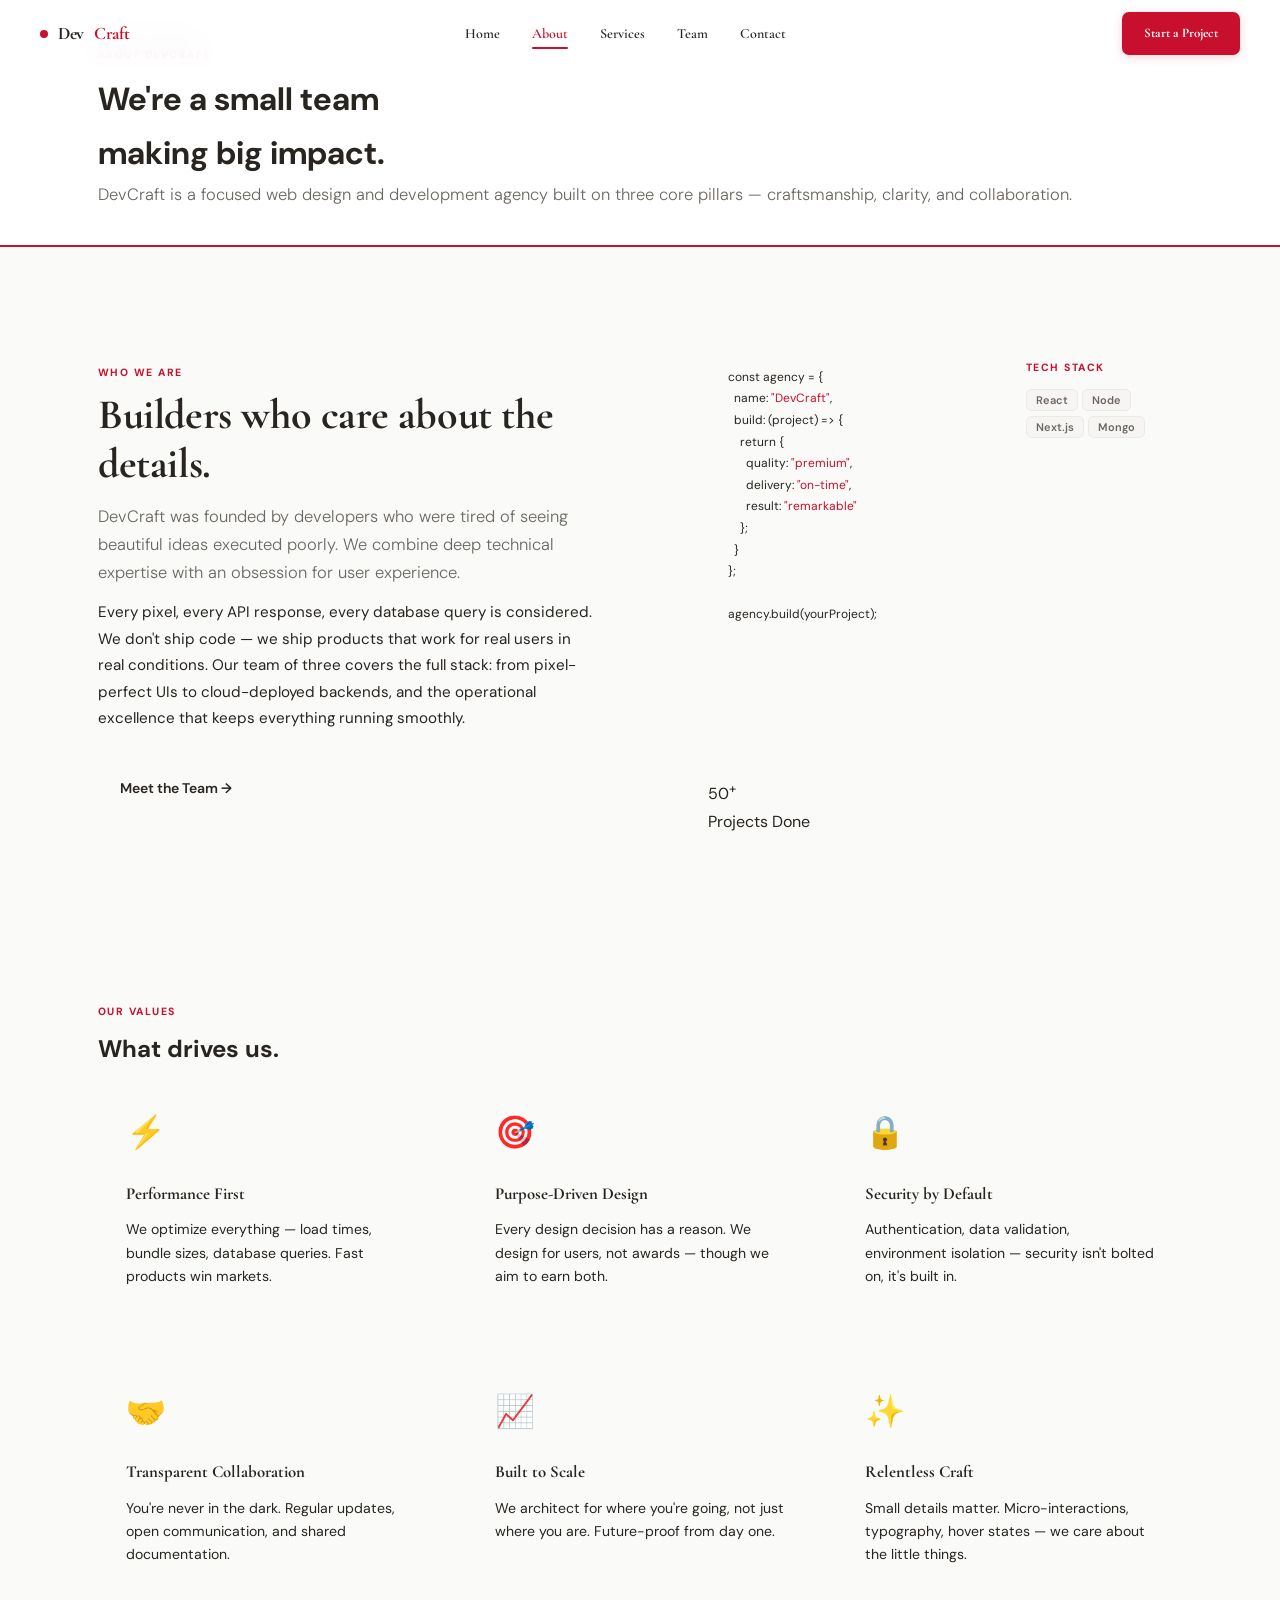
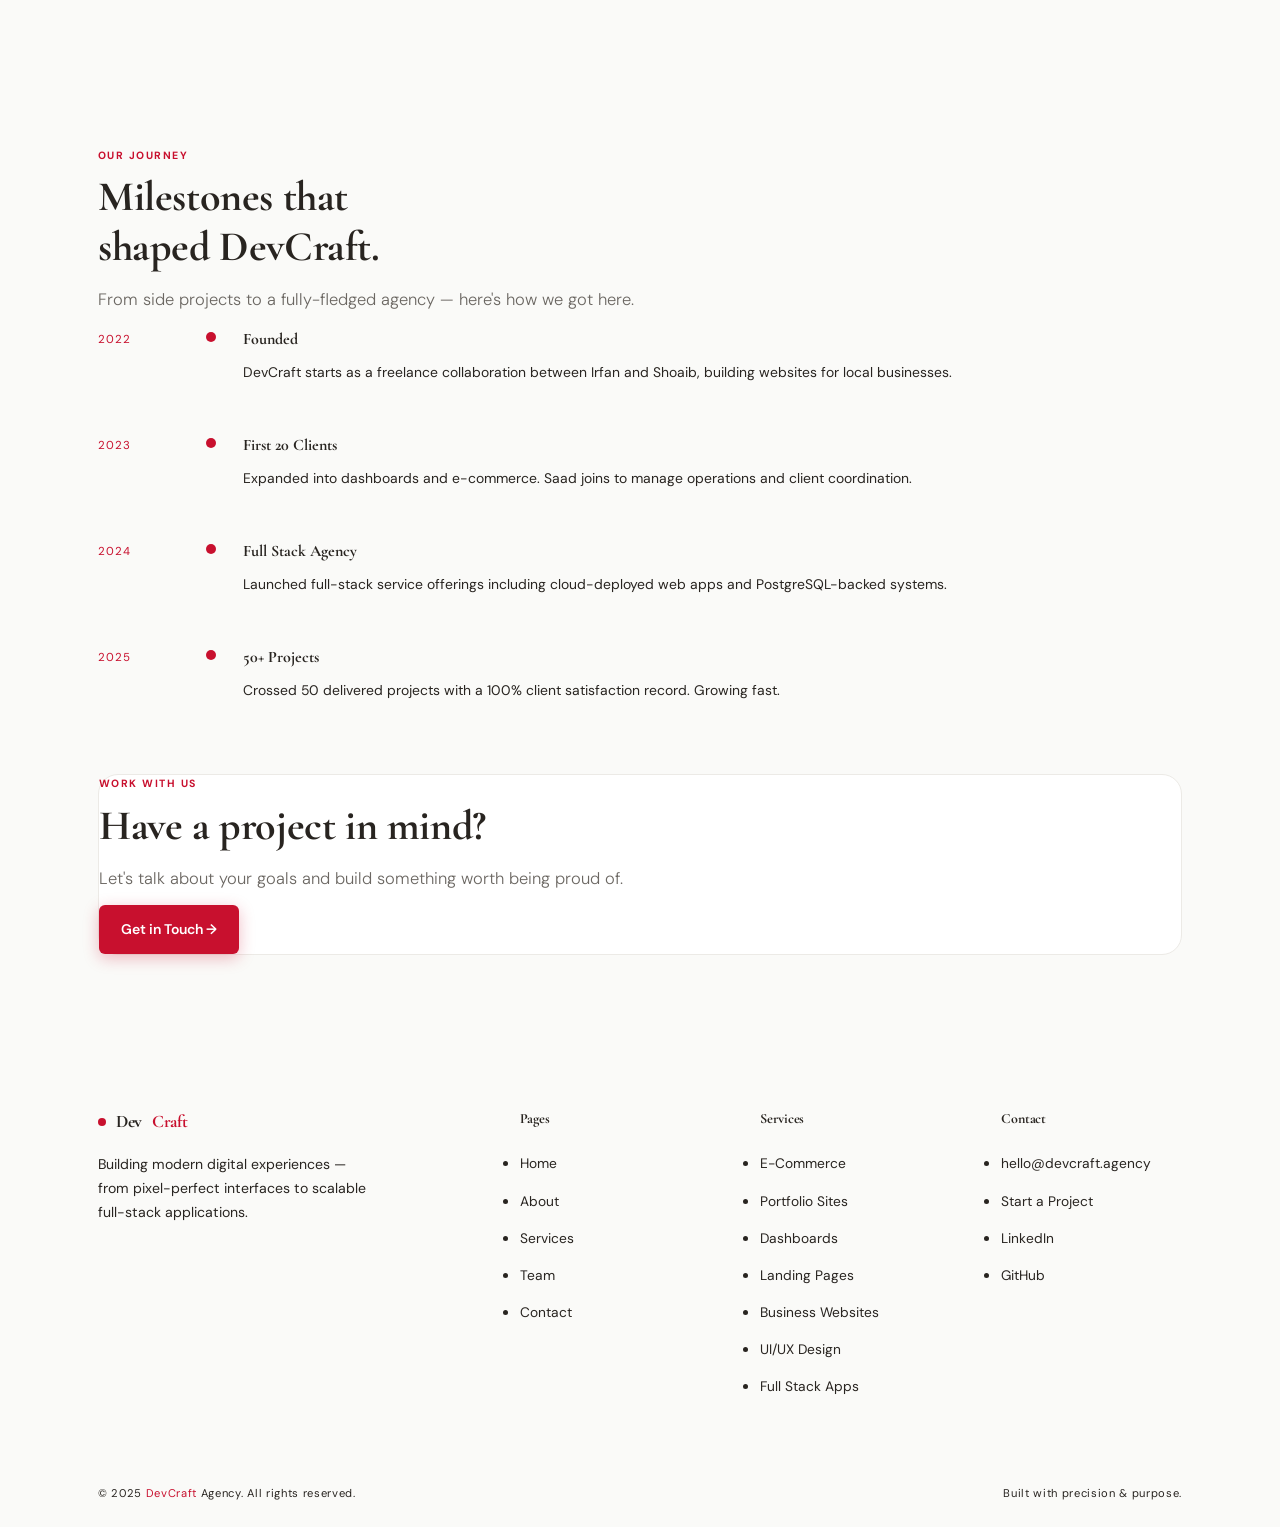
==== commit 42520a81: "Update about.html" ====
--- a/about.html
+++ b/about.html
@@ -7,13 +7,12 @@
   <title>About — DevCraft Agency</title>
   <meta name="description"
     content="Learn about DevCraft — a focused web design and development agency built on craftsmanship, clarity, and collaboration." />
-   <link rel="stylesheet" href="base.css" />
-  <link rel="stylesheet" href="animations.css" />
-  <link rel="stylesheet" href="components.css" />
+  <link rel="stylesheet" href="style.css" />
   <link rel="stylesheet" href="nav.css" />
   <link rel="stylesheet" href="pages.css" />
   <link rel="stylesheet" href="footer.css" />
-  <link rel="stylesheet" href="style.css"/>
+  <link rel="stylesheet" href="hero.css" />
+  <link rel="stylesheet" href="sections.css" />
 </head>
 
 <body>
@@ -196,8 +195,8 @@
 
   </main>
   <div id="footer-placeholder"></div>
-  <script src="../js/components.js"></script>
-  <script src="../js/nav.js"></script>
+    <script src="components.js"></script>
+    <script src="nav.js"></script>
 </body>
 
 </html>
--- a/hero.css
+++ b/hero.css
@@ -0,0 +1,172 @@
+/* ============================================================
+   DEVCRAFT AGENCY — HERO (index page)
+   Hero · Orbs · Grid BG · Marquee · Eyebrow · Scroll
+   ============================================================ */
+
+/* ── Hero ── */
+.hero {
+  min-height: 100vh;
+  display: flex;
+  align-items: center;
+  position: relative;
+  overflow: hidden;
+  padding: 120px 0 80px;
+  background: var(--bg);
+}
+
+/* ── Background ── */
+.hero-bg {
+  position: absolute;
+  inset: 0;
+  pointer-events: none;
+}
+.hero-grid-bg {
+  position: absolute;
+  inset: 0;
+  background-image:
+    linear-gradient(var(--border) 1px, transparent 1px),
+    linear-gradient(90deg, var(--border) 1px, transparent 1px);
+  background-size: 56px 56px;
+  opacity: 0.55;
+  mask-image: radial-gradient(ellipse 80% 80% at 50% 0%, black 20%, transparent 100%);
+}
+.hero-orb {
+  position: absolute;
+  border-radius: 50%;
+  filter: blur(100px);
+}
+.hero-orb-1 {
+  width: 560px; height: 560px;
+  top: -160px; right: -80px;
+  background: radial-gradient(circle, rgba(220,38,38,0.10), transparent 70%);
+  animation: orbFloat 8s ease-in-out infinite;
+}
+.hero-orb-2 {
+  width: 360px; height: 360px;
+  bottom: -80px; left: 8%;
+  background: radial-gradient(circle, rgba(220,38,38,0.05), transparent 70%);
+  animation: orbFloat 11s ease-in-out infinite reverse;
+}
+
+/* ── Content ── */
+.hero-content {
+  position: relative;
+  z-index: 1;
+  max-width: 820px;
+}
+
+/* ── Eyebrow ── */
+.hero-eyebrow {
+  display: inline-flex;
+  align-items: center;
+  gap: 10px;
+  font-family: var(--font-mono);
+  font-size: 0.70rem;
+  letter-spacing: 0.14em;
+  text-transform: uppercase;
+  color: var(--text3);
+  background: var(--bg2);
+  border: 1px solid var(--border);
+  padding: 8px 18px;
+  border-radius: 100px;
+  margin-bottom: 36px;
+}
+.hero-eyebrow-dot {
+  width: 6px; height: 6px;
+  background: var(--red);
+  border-radius: 50%;
+  animation: pulseDot 1.6s ease-in-out infinite;
+}
+
+/* ── Heading ── */
+.hero h1         { margin-bottom: 28px; }
+.hero h1 em {
+  font-style: normal;
+  color: var(--red);
+  position: relative;
+}
+.hero h1 em::after {
+  content: '';
+  position: absolute;
+  bottom: 2px; left: 0; right: 0;
+  height: 3px;
+  background: linear-gradient(90deg, var(--red), transparent);
+  border-radius: 2px;
+  opacity: 0.4;
+}
+
+/* ── Description & Actions ── */
+.hero-desc    { margin-bottom: 48px; max-width: 520px; }
+.hero-actions { display: flex; align-items: center; gap: 20px; flex-wrap: wrap; }
+
+/* ── Scroll indicator ── */
+.hero-scroll {
+  position: absolute;
+  bottom: 40px; left: 50%;
+  transform: translateX(-50%);
+  display: flex;
+  flex-direction: column;
+  align-items: center;
+  gap: 8px;
+  font-family: var(--font-mono);
+  font-size: 0.62rem;
+  letter-spacing: 0.14em;
+  text-transform: uppercase;
+  color: var(--text3);
+  z-index: 1;
+}
+.hero-scroll-line {
+  width: 1px; height: 40px;
+  background: linear-gradient(to bottom, var(--red), transparent);
+  animation: scrollLine 2.2s ease-in-out infinite;
+}
+
+/* ── Marquee ── */
+.marquee-section {
+  padding: 26px 0;
+  border-top: 1px solid var(--border);
+  border-bottom: 1px solid var(--border);
+  overflow: hidden;
+  background: var(--bg2);
+}
+.marquee-track {
+  display: flex;
+  gap: 60px;
+  width: max-content;
+  animation: marquee 30s linear infinite;
+}
+.marquee-item {
+  font-family: var(--font-mono);
+  font-size: 0.73rem;
+  letter-spacing: 0.10em;
+  text-transform: uppercase;
+  color: var(--text3);
+  white-space: nowrap;
+  display: flex;
+  align-items: center;
+  gap: 60px;
+  transition: color 0.2s;
+}
+.marquee-item:hover { color: var(--red); }
+.marquee-item::after {
+  content: '◆';
+  color: var(--red);
+  font-size: 0.45rem;
+}
+
+@media (max-width: 768px) {
+  .hero { padding: 80px 0 40px; }
+  .hero-content { max-width: 100%; padding: 0 18px; }
+  .hero h1 { font-size: 2rem; line-height: 1.05; }
+  .hero-desc { margin-bottom: 20px; }
+  .hero-actions { flex-direction: column; align-items: stretch; gap:12px; }
+  .hero-actions .btn { width: 100%; }
+  .marquee-section { padding: 18px 0; }
+  .services-grid { gap: 16px; }
+  .team-cards { gap: 16px; }
+}
+@media (max-width: 1024px) {
+  .hero { padding: 100px 0 60px; }
+  .hero-orb-1 { width: 420px; height: 420px; top: -120px; right: -40px; }
+  .hero-orb-2 { width: 260px; height: 260px; bottom: -80px; left: 6%; }
+}
--- a/sections.css
+++ b/sections.css
@@ -0,0 +1,233 @@
+/* ============================================================
+   DEVCRAFT AGENCY — SECTIONS (index page)
+   Services Grid · Stats · Process · Team Preview
+   ============================================================ */
+
+/* ══ SERVICES GRID ══ */
+.services-grid {
+  display: grid;
+  grid-template-columns: repeat(3, 1fr);
+  gap: 20px;
+}
+.service-card {
+  background: var(--surface);
+  border: 1px solid var(--border);
+  border-radius: var(--r-lg);
+  padding: 36px 30px;
+  position: relative;
+  overflow: hidden;
+  transition: border-color 0.3s, transform 0.3s, box-shadow 0.3s;
+  cursor: pointer;
+  text-decoration: none;
+  display: block;
+  color: inherit;
+}
+.service-card::before {
+  content: '';
+  position: absolute;
+  inset: 0;
+  background: linear-gradient(135deg, rgba(220,38,38,0.04), transparent);
+  opacity: 0;
+  transition: opacity 0.3s;
+}
+.service-card:hover {
+  border-color: rgba(220,38,38,0.30);
+  transform: translateY(-6px);
+  box-shadow: 0 12px 36px rgba(220,38,38,0.08);
+}
+.service-card:hover::before { opacity: 1; }
+.service-card-num {
+  position: absolute;
+  top: 24px; right: 24px;
+  font-family: var(--font-mono);
+  font-size: 0.63rem;
+  color: var(--text3);
+  letter-spacing: 0.08em;
+}
+.service-card-icon {
+  width: 48px; height: 48px;
+  border-radius: var(--r-sm);
+  background: var(--bg2);
+  border: 1px solid var(--border);
+  display: flex;
+  align-items: center;
+  justify-content: center;
+  font-size: 1.3rem;
+  margin-bottom: 22px;
+  transition: background 0.3s, border-color 0.3s;
+}
+.service-card:hover .service-card-icon {
+  background: var(--red-soft);
+  border-color: rgba(220,38,38,0.25);
+}
+.service-card h3 {
+  font-family: var(--font-display);
+  font-weight: 700;
+  font-size: 1.08rem;
+  color: var(--text);
+  margin-bottom: 10px;
+  letter-spacing: -0.01em;
+}
+.service-card p {
+  font-size: 0.87rem;
+  color: var(--text2);
+  line-height: 1.65;
+  margin-bottom: 22px;
+}
+.service-card-link {
+  font-family: var(--font-mono);
+  font-size: 0.68rem;
+  letter-spacing: 0.08em;
+  text-transform: uppercase;
+  color: var(--red);
+  display: flex;
+  align-items: center;
+  gap: 8px;
+  transition: gap 0.2s;
+}
+.service-card:hover .service-card-link { gap: 14px; }
+.service-card-full { grid-column: span 3; }
+
+/* ══ STATS ══ */
+.stats-section {
+  background: var(--bg2);
+  border-top: 1px solid var(--border);
+  border-bottom: 1px solid var(--border);
+  padding: 80px 0;
+}
+.stats-grid {
+  display: grid;
+  grid-template-columns: repeat(4, 1fr);
+  gap: 1px;
+  background: var(--border);
+}
+.stat-item {
+  background: var(--bg2);
+  padding: 40px 36px;
+  display: flex;
+  flex-direction: column;
+  gap: 8px;
+  transition: background 0.2s;
+}
+.stat-item:hover { background: var(--red-soft); }
+
+/* ══ PROCESS ══ */
+.process-steps {
+  display: grid;
+  grid-template-columns: repeat(4, 1fr);
+  gap: 0;
+  position: relative;
+}
+.process-steps::before {
+  content: '';
+  position: absolute;
+  top: 27px; left: 10%;
+  width: 80%;
+  height: 1px;
+  background: linear-gradient(90deg, transparent, var(--border), var(--border), transparent);
+}
+.process-step { padding: 0 20px; }
+.process-step-num {
+  width: 56px; height: 56px;
+  border-radius: 50%;
+  background: var(--bg);
+  border: 2px solid var(--border);
+  display: flex;
+  align-items: center;
+  justify-content: center;
+  font-family: var(--font-mono);
+  font-size: 0.78rem;
+  font-weight: 600;
+  color: var(--red);
+  margin-bottom: 24px;
+  position: relative;
+  z-index: 1;
+  transition: border-color 0.3s, background 0.3s, box-shadow 0.3s;
+}
+.process-step:hover .process-step-num {
+  border-color: var(--red);
+  background: var(--red-soft);
+  box-shadow: 0 0 0 6px rgba(220,38,38,0.08);
+}
+.process-step h4 {
+  font-family: var(--font-display);
+  font-weight: 700;
+  font-size: 0.98rem;
+  color: var(--text);
+  margin-bottom: 10px;
+}
+.process-step p { font-size: 0.84rem; color: var(--text2); line-height: 1.6; }
+
+/* ══ TEAM PREVIEW ══ */
+.team-cards { display: grid; grid-template-columns: repeat(3, 1fr); gap: 24px; }
+.team-card {
+  background: var(--surface);
+  border: 1px solid var(--border);
+  border-radius: var(--r-lg);
+  overflow: hidden;
+  transition: border-color 0.3s, transform 0.3s, box-shadow 0.3s;
+  text-decoration: none;
+  color: inherit;
+  display: block;
+}
+.team-card:hover {
+  border-color: var(--border2);
+  transform: translateY(-4px);
+  box-shadow: 0 10px 32px rgba(220,38,38,0.07);
+}
+.team-card-header {
+  padding: 32px 28px 24px;
+  border-bottom: 1px solid var(--border);
+  display: flex;
+  align-items: center;
+  gap: 18px;
+}
+.team-avatar {
+  width: 56px; height: 56px;
+  border-radius: 50%;
+  background: linear-gradient(135deg, var(--red), #f87171);
+  display: flex;
+  align-items: center;
+  justify-content: center;
+  font-family: var(--font-display);
+  font-size: 1.2rem;
+  font-weight: 800;
+  color: #fff;
+  flex-shrink: 0;
+}
+.team-avatar-shoaib { background: linear-gradient(135deg, var(--violet), var(--cyan)); }
+.team-avatar-saad   { background: linear-gradient(135deg, #E05252, #F59E0B); }
+.team-card-name {
+  font-family: var(--font-display);
+  font-weight: 700;
+  font-size: 1rem;
+  color: var(--text);
+  margin-bottom: 4px;
+}
+.team-card-role {
+  font-family: var(--font-mono);
+  font-size: 0.65rem;
+  letter-spacing: 0.08em;
+  text-transform: uppercase;
+  color: var(--red);
+}
+.team-card-body   { padding: 20px 28px; }
+.team-card-body p { font-size: 0.86rem; color: var(--text2); line-height: 1.65; margin-bottom: 18px; }
+.team-card-skills { display: flex; flex-wrap: wrap; gap: 6px; }
+
+/* Responsive */
+@media (max-width: 1024px) {
+  .services-grid { grid-template-columns: repeat(2, 1fr); }
+  .stats-grid    { grid-template-columns: repeat(2, 1fr); }
+  .process-steps { grid-template-columns: repeat(2, 1fr); gap: 40px; }
+  .process-steps::before { display: none; }
+  .team-cards    { grid-template-columns: repeat(2, 1fr); }
+}
+@media (max-width: 768px) {
+  .services-grid   { grid-template-columns: 1fr; }
+  .service-card-full { grid-column: span 1; }
+  .team-cards      { grid-template-columns: 1fr; }
+  .process-steps   { grid-template-columns: 1fr; }
+  .stats-section   { padding: 48px 0; }
+  .stat-item       { padding: 28px 24px; }
+}
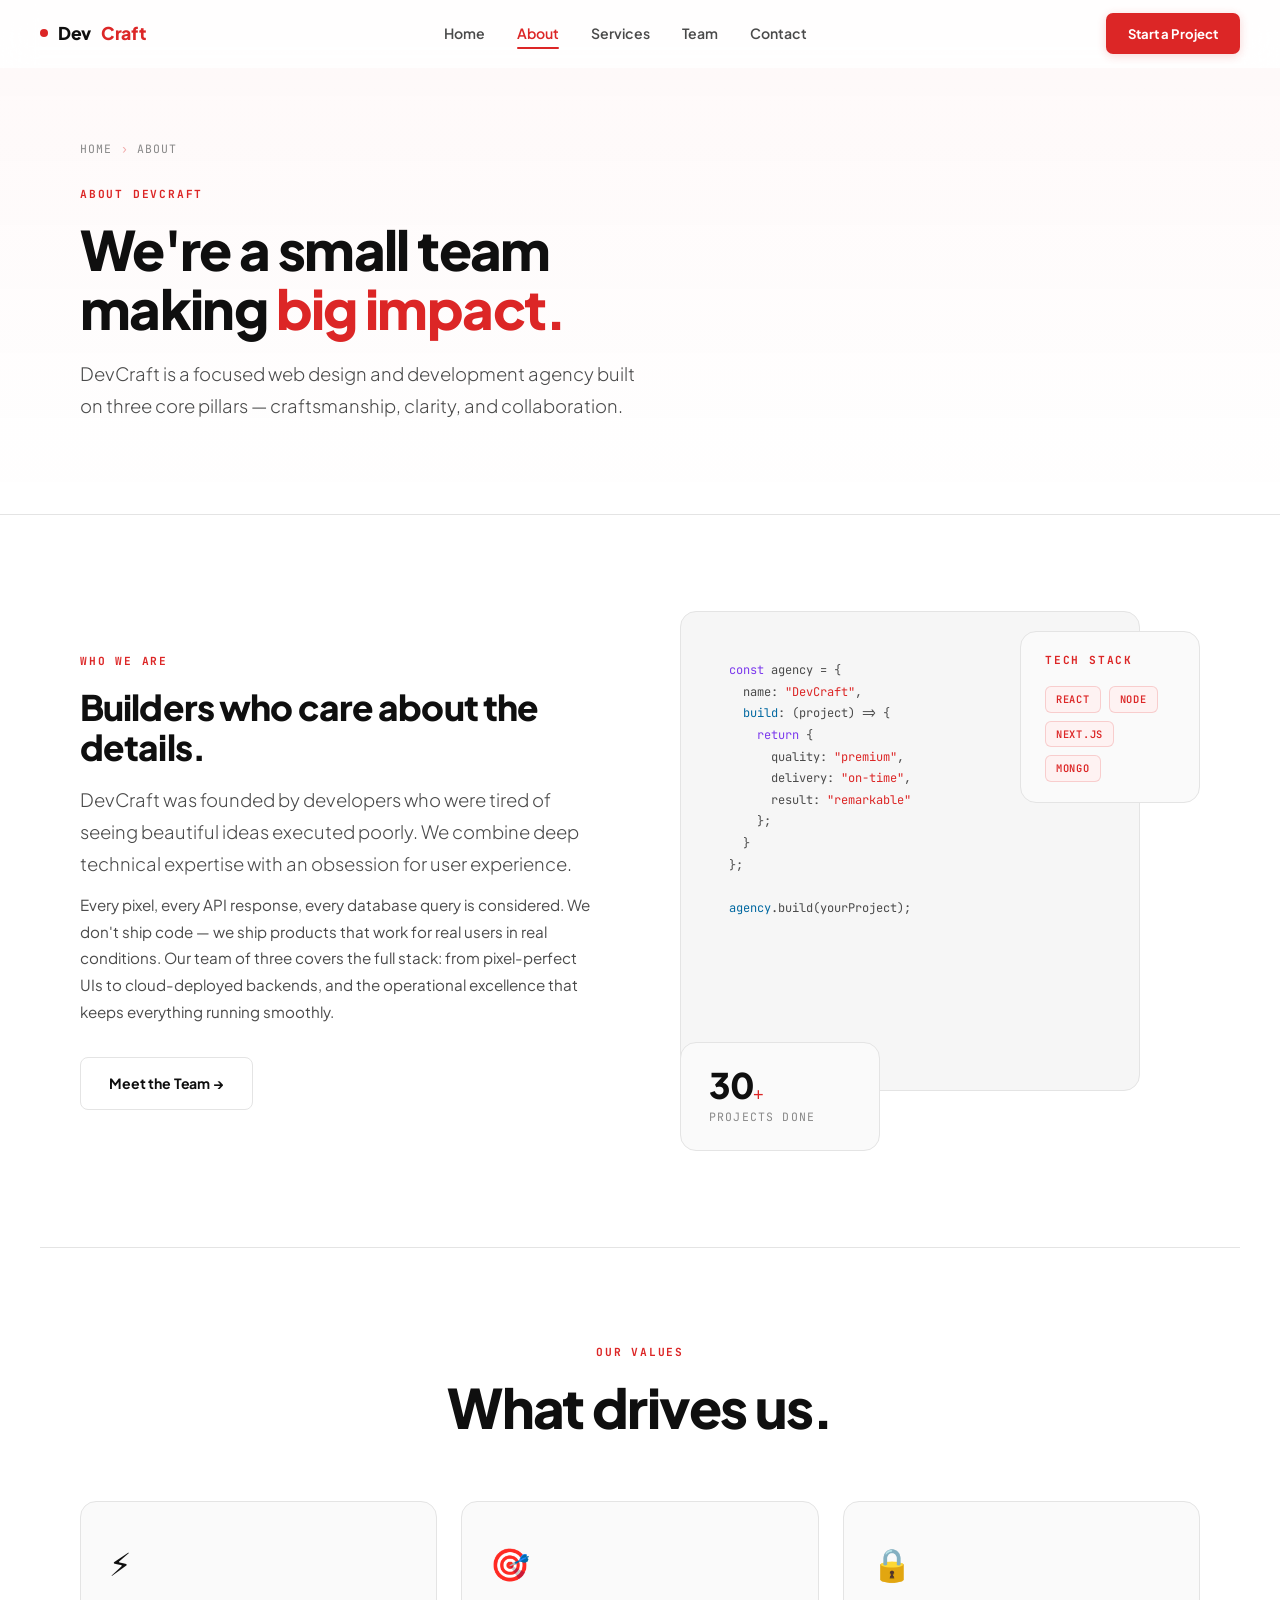
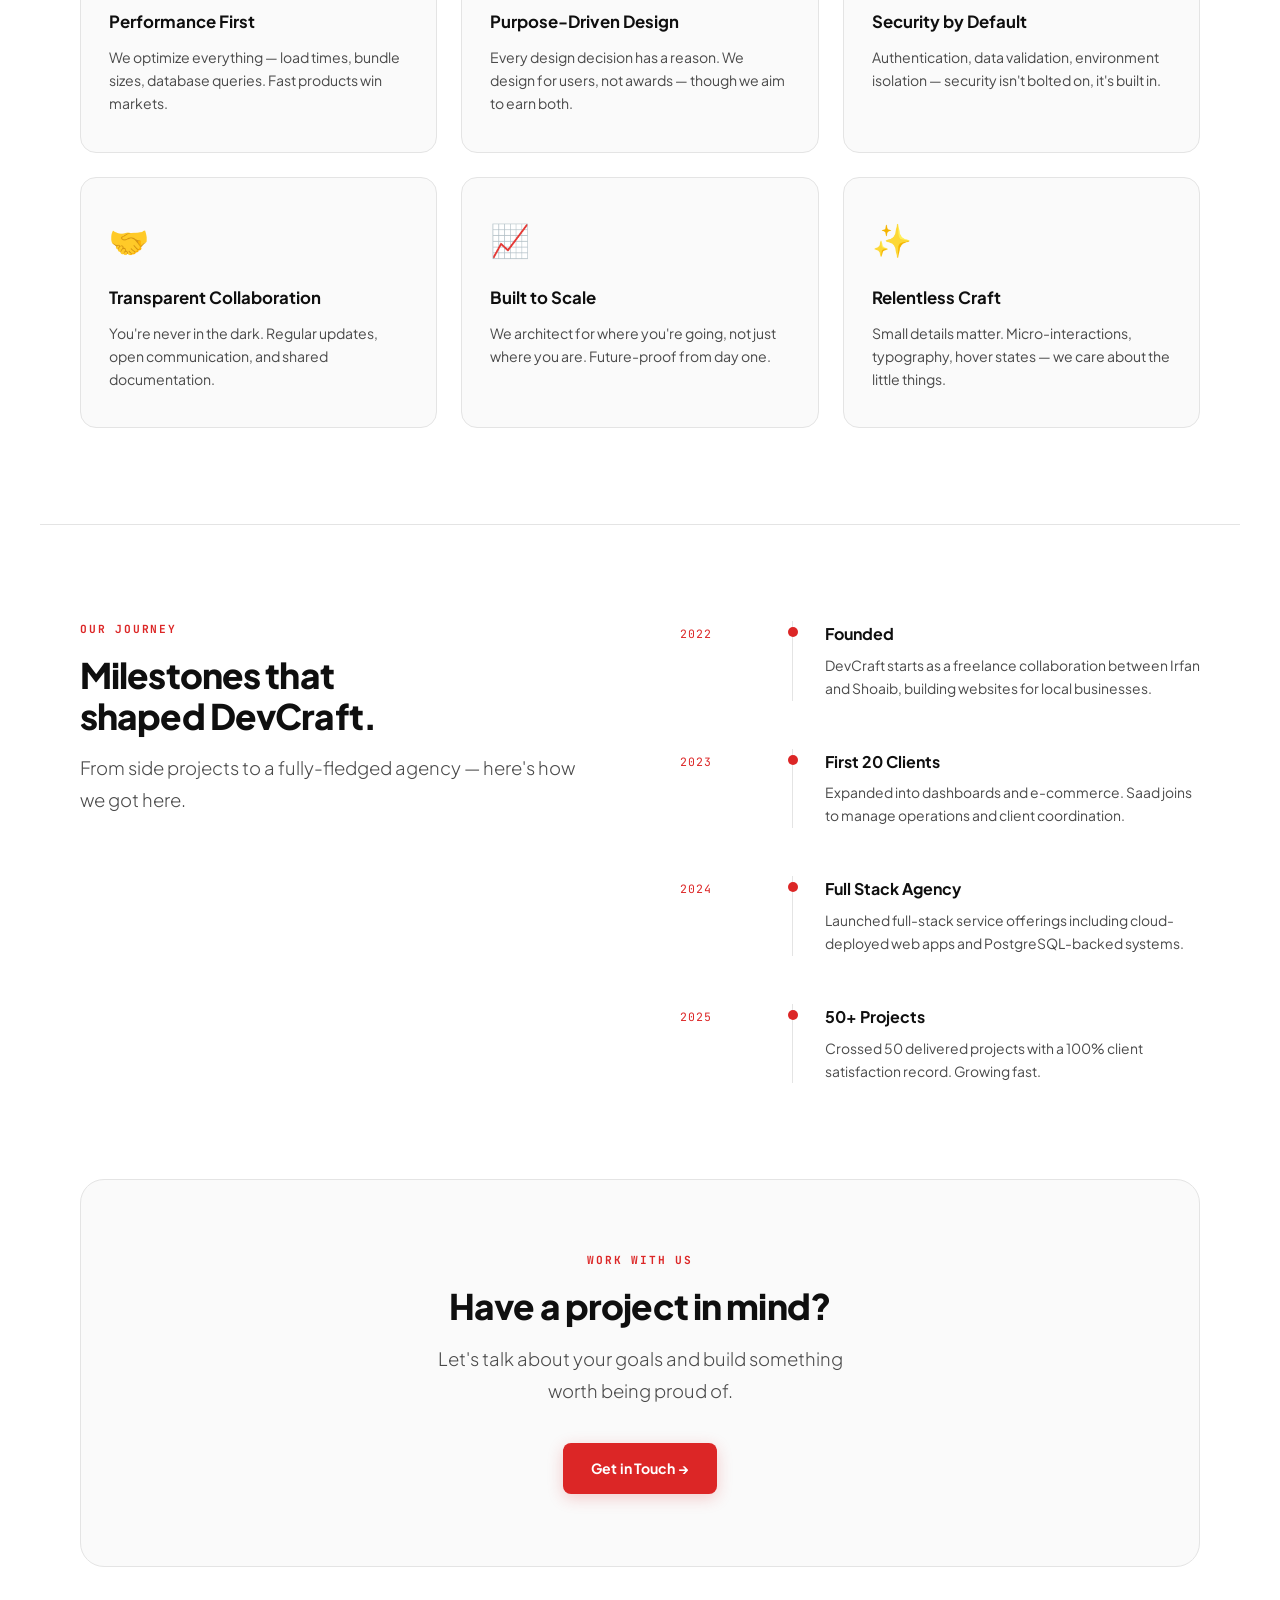
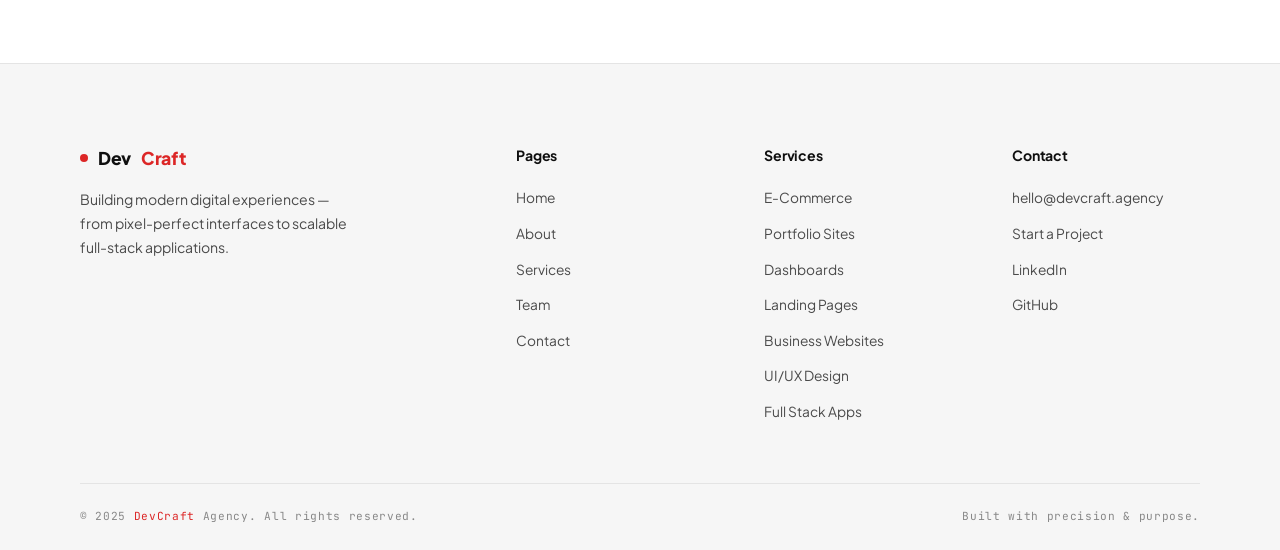
==== commit fff8510f: "Update about.html" ====
--- a/about.html
+++ b/about.html
@@ -13,6 +13,9 @@
   <link rel="stylesheet" href="footer.css" />
   <link rel="stylesheet" href="hero.css" />
   <link rel="stylesheet" href="sections.css" />
+  <link rel="stylesheet" href="base.css" />
+<link rel="stylesheet" href="animations.css" />
+<link rel="stylesheet" href="components.css" />
 </head>
 
 <body>
--- a/base.css
+++ b/base.css
@@ -0,0 +1,214 @@
+/* ============================================================
+   DEVCRAFT AGENCY — BASE
+   Variables · Reset · Typography · Layout Utilities
+   Theme: Red & White Light Mode · Coding Aesthetic
+   ============================================================ */
+
+@import url('https://fonts.googleapis.com/css2?family=Plus+Jakarta+Sans:wght@400;500;600;700;800&family=JetBrains+Mono:wght@400;500;700&display=swap');
+
+/* ── CSS Variables ── */
+:root {
+  /* Backgrounds */
+  --bg:       #FFFFFF;
+  --bg2:      #F6F6F6;
+  --bg3:      #EEEEEE;
+  --surface:  #FAFAFA;
+
+  /* Borders */
+  --border:   #E4E4E4;
+  --border2:  rgba(220, 38, 38, 0.40);
+
+  /* Text */
+  --text:     #0F0F0F;
+  --text2:    #4A4A4A;
+  --text3:    #888888;
+  --white:    #0F0F0F; /* repurposed: "strong text" in light theme */
+
+  /* Accent — Red */
+  --red:      #DC2626;
+  --red-soft: #FEF2F2;
+  --acid:     #DC2626; /* alias kept for compatibility */
+
+  /* Secondary accents */
+  --cyan:     #0369A1;
+  --violet:   #7C3AED;
+
+  /* Typography */
+  --font-display: 'Plus Jakarta Sans', system-ui, sans-serif;
+  --font-mono:    'JetBrains Mono', 'Fira Code', monospace;
+
+  /* Border radii */
+  --r-sm:  6px;
+  --r-md:  10px;
+  --r-lg:  16px;
+  --r-xl:  24px;
+  --r-2xl: 32px;
+
+  /* Easing */
+  --ease-out-expo: cubic-bezier(0.19, 1, 0.22, 1);
+}
+
+/* ── Reset ── */
+*, *::before, *::after { box-sizing: border-box; margin: 0; padding: 0; }
+html { scroll-behavior: smooth; }
+body {
+  font-family: var(--font-display);
+  font-size: 1rem;
+  line-height: 1.6;
+  color: var(--text);
+  background: var(--bg);
+  -webkit-font-smoothing: antialiased;
+  overflow-x: hidden;
+}
+a { text-decoration: none; color: inherit; }
+img, svg { display: block; max-width: 100%; }
+ul { list-style: none; }
+sup { vertical-align: super; }
+
+/* ── Layout ── */
+.container {
+  max-width: 1200px;
+  margin: 0 auto;
+  padding: 0 40px;
+}
+.page-wrap { min-height: 100vh; }
+
+.section { padding: 96px 0; }
+.section-no-top { padding-top: 0; }
+
+.section-header { margin-bottom: 64px; }
+.section-header.centered { text-align: center; }
+.flex-between {
+  display: flex;
+  align-items: center;
+  justify-content: space-between;
+}
+.grid-2 {
+  display: grid;
+  grid-template-columns: 1fr 1fr;
+  gap: 80px;
+  align-items: start;
+}
+
+.divider {
+  height: 1px;
+  background: var(--border);
+  margin: 0 40px;
+}
+
+/* ── Page Hero ── */
+.page-hero {
+  padding: 140px 0 80px;
+  position: relative;
+  border-bottom: 1px solid var(--border);
+  background:
+    linear-gradient(180deg, rgba(220,38,38,0.03) 0%, transparent 100%);
+}
+.page-hero-short { padding-bottom: 60px; }
+
+/* ── Breadcrumb ── */
+.breadcrumb {
+  display: flex;
+  align-items: center;
+  gap: 8px;
+  font-family: var(--font-mono);
+  font-size: 0.72rem;
+  letter-spacing: 0.1em;
+  text-transform: uppercase;
+  color: var(--text3);
+  margin-bottom: 28px;
+}
+.breadcrumb a { color: var(--text3); transition: color 0.2s; }
+.breadcrumb a:hover { color: var(--red); }
+.breadcrumb-sep { color: var(--border2); }
+
+/* ── Typography ── */
+.display-1 {
+  font-family: var(--font-display);
+  font-size: clamp(3rem, 7vw, 5.5rem);
+  font-weight: 800;
+  line-height: 1.0;
+  letter-spacing: -0.04em;
+  color: var(--text);
+}
+.display-2 {
+  font-family: var(--font-display);
+  font-size: clamp(2rem, 4.5vw, 3.4rem);
+  font-weight: 800;
+  line-height: 1.08;
+  letter-spacing: -0.03em;
+  color: var(--text);
+  margin-bottom: 20px;
+}
+.display-3 {
+  font-family: var(--font-display);
+  font-size: clamp(1.5rem, 3vw, 2.2rem);
+  font-weight: 800;
+  line-height: 1.15;
+  letter-spacing: -0.025em;
+  color: var(--text);
+  margin-bottom: 16px;
+}
+.lead {
+  font-size: clamp(1rem, 1.5vw, 1.15rem);
+  color: var(--text2);
+  line-height: 1.75;
+}
+.lead-constrained { max-width: 540px; margin-top: 20px; }
+.lead-hero         { max-width: 560px; margin-top: 20px; }
+.lead-cta {
+  max-width: 440px;
+  margin: 0 auto 36px;
+}
+.accent { color: var(--red); }
+
+/* ── Mono Label ── */
+.mono-label {
+  font-family: var(--font-mono);
+  font-size: 0.70rem;
+  letter-spacing: 0.16em;
+  text-transform: uppercase;
+  color: var(--red);
+  margin-bottom: 16px;
+  display: block;
+}
+
+/* ── Stat ── */
+.stat-number {
+  font-family: var(--font-display);
+  font-size: clamp(2.5rem, 5vw, 3.8rem);
+  font-weight: 800;
+  color: var(--text);
+  letter-spacing: -0.04em;
+  line-height: 1;
+}
+.stat-number-lg { font-size: 2.2rem; }
+.stat-label {
+  font-family: var(--font-mono);
+  font-size: 0.72rem;
+  letter-spacing: 0.1em;
+  text-transform: uppercase;
+  color: var(--text3);
+  margin-top: 6px;
+}
+.stat-sup {
+  font-size: 0.5em;
+  font-weight: 400;
+  color: var(--red);
+  vertical-align: baseline;
+}
+
+/* ── Misc Utility ── */
+.d-contents { display: contents; }
+.mt-xl { margin-top: 36px; }
+.mb-xl { margin-bottom: 36px; }
+.icon-xl { font-size: 2.2rem; }
+
+/* ── Responsive ── */
+@media (max-width: 768px) {
+  .container { padding: 0 20px; }
+  .section   { padding: 60px 0; }
+  .divider   { margin: 0 20px; }
+  .grid-2    { grid-template-columns: 1fr; gap: 40px; }
+  .display-1 { font-size: 2.6rem; }
+}
--- a/animations.css
+++ b/animations.css
@@ -0,0 +1,76 @@
+/* ============================================================
+   DEVCRAFT AGENCY — ANIMATIONS
+   Keyframes · Reveal · Fade · Pulse · Scroll · Typing
+   ============================================================ */
+
+/* ── Scroll Reveal ── */
+.reveal {
+  opacity: 0;
+  transform: translateY(28px);
+  transition: opacity 0.65s var(--ease-out-expo), transform 0.65s var(--ease-out-expo);
+}
+.reveal.visible {
+  opacity: 1;
+  transform: translateY(0);
+}
+
+/* ── Fade Up ── */
+.anim-fade-up {
+  opacity: 0;
+  transform: translateY(24px);
+  animation: fadeUp 0.7s var(--ease-out-expo) forwards;
+}
+.anim-fade-in {
+  opacity: 0;
+  animation: fadeIn 0.7s ease forwards;
+}
+
+/* ── Delay utilities ── */
+.delay-1 { animation-delay: 0.12s; transition-delay: 0.10s; }
+.delay-2 { animation-delay: 0.24s; transition-delay: 0.20s; }
+.delay-3 { animation-delay: 0.36s; transition-delay: 0.30s; }
+.delay-4 { animation-delay: 0.48s; transition-delay: 0.40s; }
+
+/* ── Keyframes ── */
+@keyframes fadeUp {
+  to { opacity: 1; transform: translateY(0); }
+}
+@keyframes fadeIn {
+  to { opacity: 1; }
+}
+@keyframes marquee {
+  from { transform: translateX(0); }
+  to   { transform: translateX(-50%); }
+}
+@keyframes scrollLine {
+  0%, 100% { opacity: 1; transform: scaleY(1) translateY(0); }
+  50%       { opacity: 0.3; transform: scaleY(0.5) translateY(10px); }
+}
+@keyframes pulseDot {
+  0%, 100% { transform: scale(1); opacity: 1; }
+  50%       { transform: scale(1.5); opacity: 0.6; }
+}
+@keyframes orbFloat {
+  0%, 100% { transform: translateY(0px); }
+  50%       { transform: translateY(-24px); }
+}
+@keyframes borderPulse {
+  0%, 100% { box-shadow: 0 0 0 0 rgba(220,38,38,0.18); }
+  50%       { box-shadow: 0 0 0 8px rgba(220,38,38,0); }
+}
+@keyframes shimmer {
+  0%   { background-position: -400px 0; }
+  100% { background-position: 400px 0; }
+}
+@keyframes typingCursor {
+  0%, 100% { opacity: 1; }
+  50%       { opacity: 0; }
+}
+@keyframes slideInRight {
+  from { opacity: 0; transform: translateX(30px); }
+  to   { opacity: 1; transform: translateX(0); }
+}
+@keyframes countUp {
+  from { opacity: 0; }
+  to   { opacity: 1; }
+}
--- a/components.css
+++ b/components.css
@@ -0,0 +1,224 @@
+/* ============================================================
+   DEVCRAFT AGENCY — COMPONENTS
+   Buttons · Tags · Badges · Cards · Pills · Skill Bars
+   ============================================================ */
+
+/* ── Buttons ── */
+.btn {
+  display: inline-flex;
+  align-items: center;
+  gap: 8px;
+  font-family: var(--font-display);
+  font-size: 0.88rem;
+  font-weight: 700;
+  letter-spacing: -0.01em;
+  padding: 14px 28px;
+  border-radius: 8px;
+  border: none;
+  cursor: pointer;
+  transition: all 0.22s var(--ease-out-expo);
+  text-decoration: none;
+}
+.btn-primary {
+  background: var(--red);
+  color: #fff;
+  box-shadow: 0 4px 16px rgba(220,38,38,0.22);
+}
+.btn-primary:hover {
+  background: #b91c1c;
+  transform: translateY(-2px);
+  box-shadow: 0 8px 28px rgba(220,38,38,0.32);
+}
+.btn-outline {
+  background: transparent;
+  color: var(--text);
+  border: 1.5px solid var(--border);
+}
+.btn-outline:hover {
+  border-color: var(--red);
+  color: var(--red);
+  transform: translateY(-2px);
+  box-shadow: 0 4px 16px rgba(220,38,38,0.10);
+}
+.btn-no-shrink { flex-shrink: 0; }
+.btn-full {
+  width: 100%;
+  justify-content: center;
+}
+
+/* ── Tags ── */
+.tag {
+  font-family: var(--font-mono);
+  font-size: 0.65rem;
+  letter-spacing: 0.07em;
+  text-transform: uppercase;
+  color: var(--red);
+  background: var(--red-soft);
+  border: 1px solid rgba(220,38,38,0.18);
+  padding: 4px 10px;
+  border-radius: var(--r-sm);
+  white-space: nowrap;
+  transition: background 0.2s, border-color 0.2s;
+}
+.tag:hover {
+  background: rgba(220,38,38,0.14);
+  border-color: rgba(220,38,38,0.35);
+}
+.tag-list {
+  display: flex;
+  flex-wrap: wrap;
+  gap: 8px;
+}
+
+/* ── Badges ── */
+.badge {
+  display: inline-flex;
+  align-items: center;
+  gap: 6px;
+  font-family: var(--font-mono);
+  font-size: 0.68rem;
+  letter-spacing: 0.05em;
+  color: var(--text2);
+  background: var(--bg2);
+  border: 1px solid var(--border);
+  padding: 8px 14px;
+  border-radius: var(--r-sm);
+  transition: border-color 0.2s, color 0.2s;
+}
+.badge:hover { border-color: var(--red); color: var(--red); }
+.badge-dot {
+  width: 6px; height: 6px;
+  border-radius: 50%;
+  background: var(--red);
+  flex-shrink: 0;
+  animation: pulseDot 1.8s ease-in-out infinite;
+}
+
+/* ── Skill Pills ── */
+.skill-pill {
+  font-family: var(--font-mono);
+  font-size: 0.63rem;
+  letter-spacing: 0.05em;
+  text-transform: uppercase;
+  color: var(--text2);
+  background: var(--bg2);
+  border: 1px solid var(--border);
+  padding: 4px 10px;
+  border-radius: 4px;
+  transition: border-color 0.2s, color 0.2s;
+}
+.skill-pill:hover { border-color: var(--red); color: var(--red); }
+
+/* ── Role Pills ── */
+.role-pill {
+  font-family: var(--font-mono);
+  font-size: 0.63rem;
+  letter-spacing: 0.07em;
+  text-transform: uppercase;
+  color: #fff;
+  background: var(--red);
+  padding: 4px 12px;
+  border-radius: 100px;
+  font-weight: 600;
+}
+.role-pill.secondary {
+  background: transparent;
+  color: var(--text2);
+  border: 1px solid var(--border);
+}
+.role-pill-violet { background: var(--violet); }
+.role-pill-warm   { background: #E05252; }
+
+/* ── Cards ── */
+.card {
+  background: var(--surface);
+  border: 1px solid var(--border);
+  border-radius: var(--r-xl);
+  padding: 40px;
+  transition: border-color 0.3s, box-shadow 0.3s;
+}
+.card:hover {
+  border-color: var(--border2);
+  box-shadow: 0 8px 32px rgba(220,38,38,0.06);
+}
+.card-centered {
+  text-align: center;
+  padding: 72px 48px;
+}
+.card-cta-row {
+  display: flex;
+  align-items: center;
+  justify-content: space-between;
+  gap: 40px;
+  flex-wrap: wrap;
+  padding: 48px 56px;
+}
+
+/* ── Skill Bars ── */
+.skill-bar-wrap { padding: 10px 0; }
+.skill-bar-header {
+  display: flex;
+  justify-content: space-between;
+  margin-bottom: 8px;
+}
+.skill-bar-label {
+  font-family: var(--font-mono);
+  font-size: 0.75rem;
+  color: var(--text2);
+}
+.skill-bar-pct {
+  font-family: var(--font-mono);
+  font-size: 0.72rem;
+  color: var(--red);
+  font-weight: 600;
+}
+.skill-bar-track {
+  height: 5px;
+  background: var(--bg3);
+  border-radius: 100px;
+  overflow: hidden;
+}
+.skill-bar-fill {
+  height: 100%;
+  width: 0;
+  background: linear-gradient(90deg, var(--red), #f87171);
+  border-radius: 100px;
+  transition: width 1.2s var(--ease-out-expo);
+}
+
+/* ── CTA Banner ── */
+.cta-banner {
+  background: var(--surface);
+  border: 1px solid var(--border);
+  border-radius: var(--r-xl);
+  padding: 80px;
+  text-align: center;
+  position: relative;
+  overflow: hidden;
+}
+.cta-banner::before {
+  content: '';
+  position: absolute;
+  top: -60px; left: 50%;
+  transform: translateX(-50%);
+  width: 400px; height: 400px;
+  background: radial-gradient(circle, rgba(220,38,38,0.07), transparent 70%);
+  pointer-events: none;
+}
+.cta-banner h2  { margin-bottom: 20px; }
+.cta-banner p   { margin-bottom: 40px; }
+.cta-actions    { display: flex; justify-content: center; gap: 16px; flex-wrap: wrap; }
+
+/* ── Btn Group Center ── */
+.btn-group-center {
+  display: flex;
+  justify-content: center;
+  gap: 16px;
+  flex-wrap: wrap;
+}
+
+@media (max-width: 768px) {
+  .cta-banner { padding: 48px 24px; }
+  .card-cta-row { padding: 36px 28px; flex-direction: column; align-items: flex-start; }
+  .card-centered { padding: 48px 24px; }
+}
